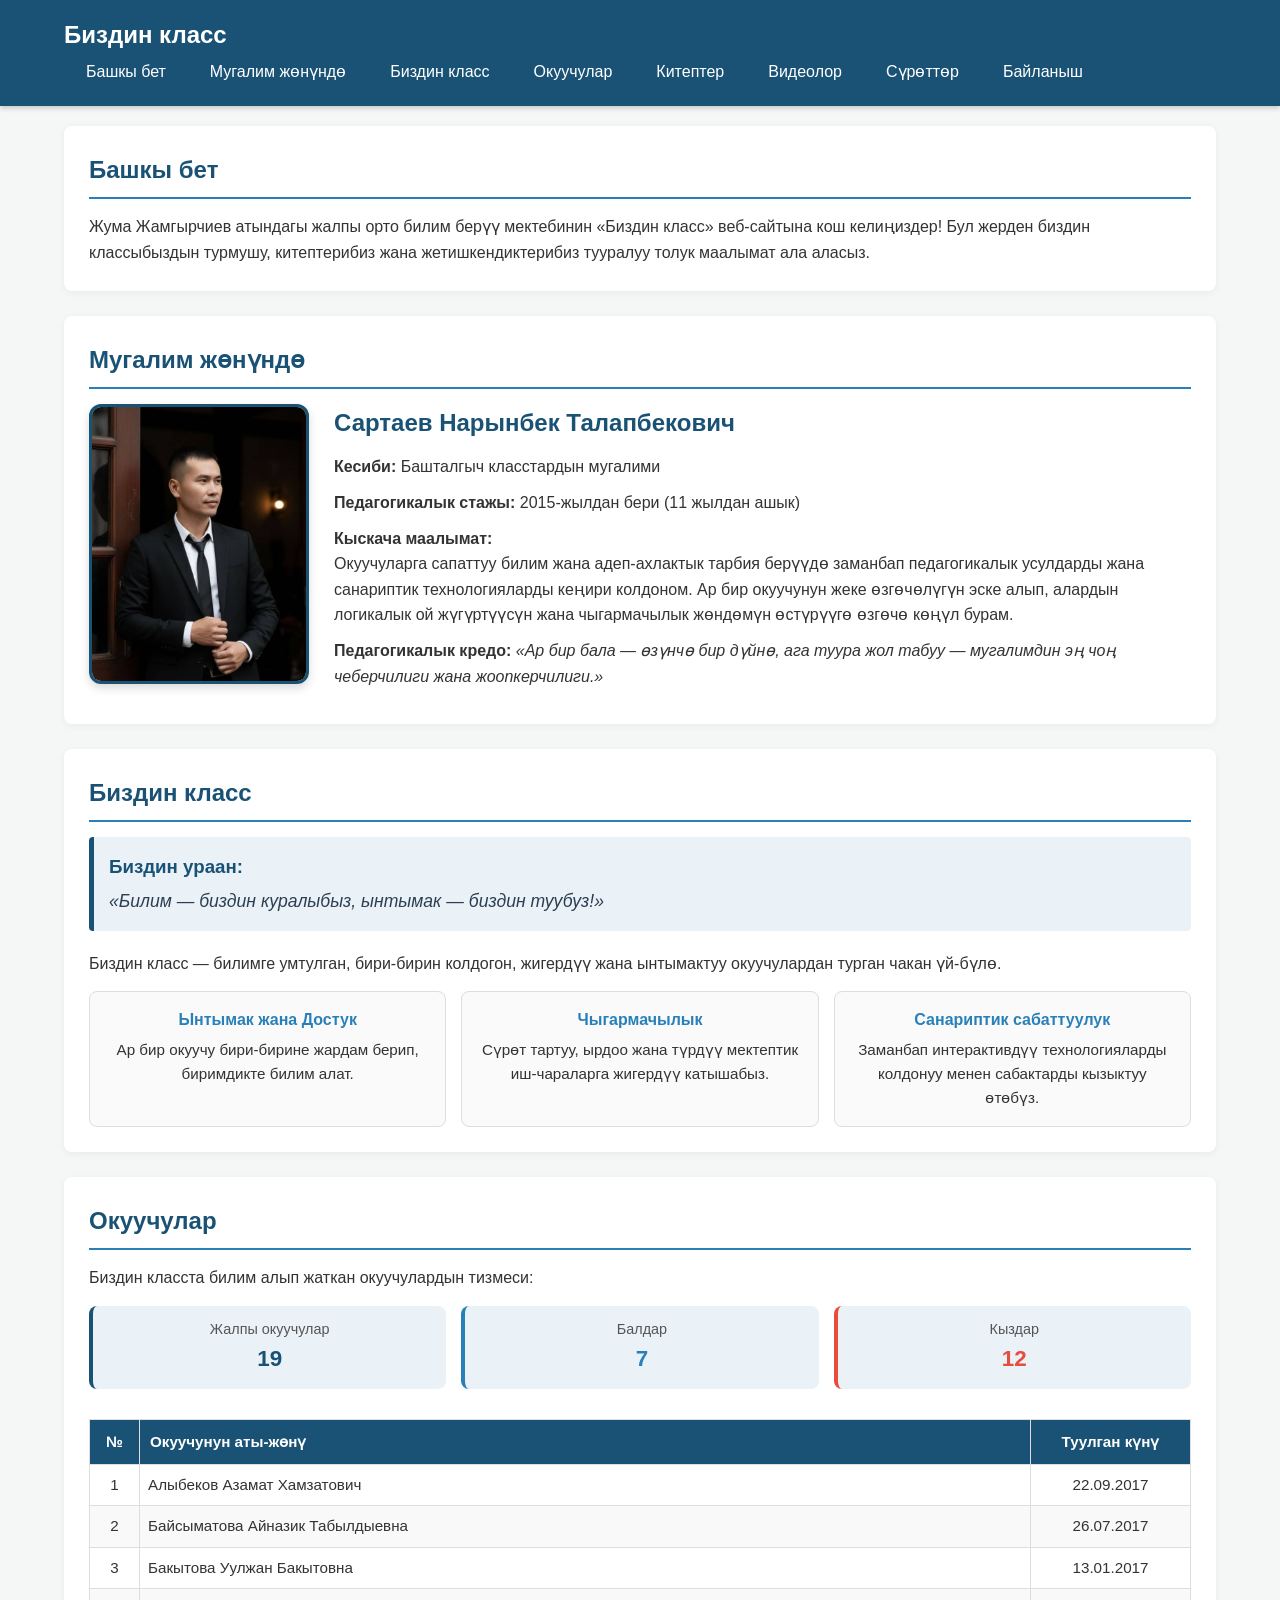
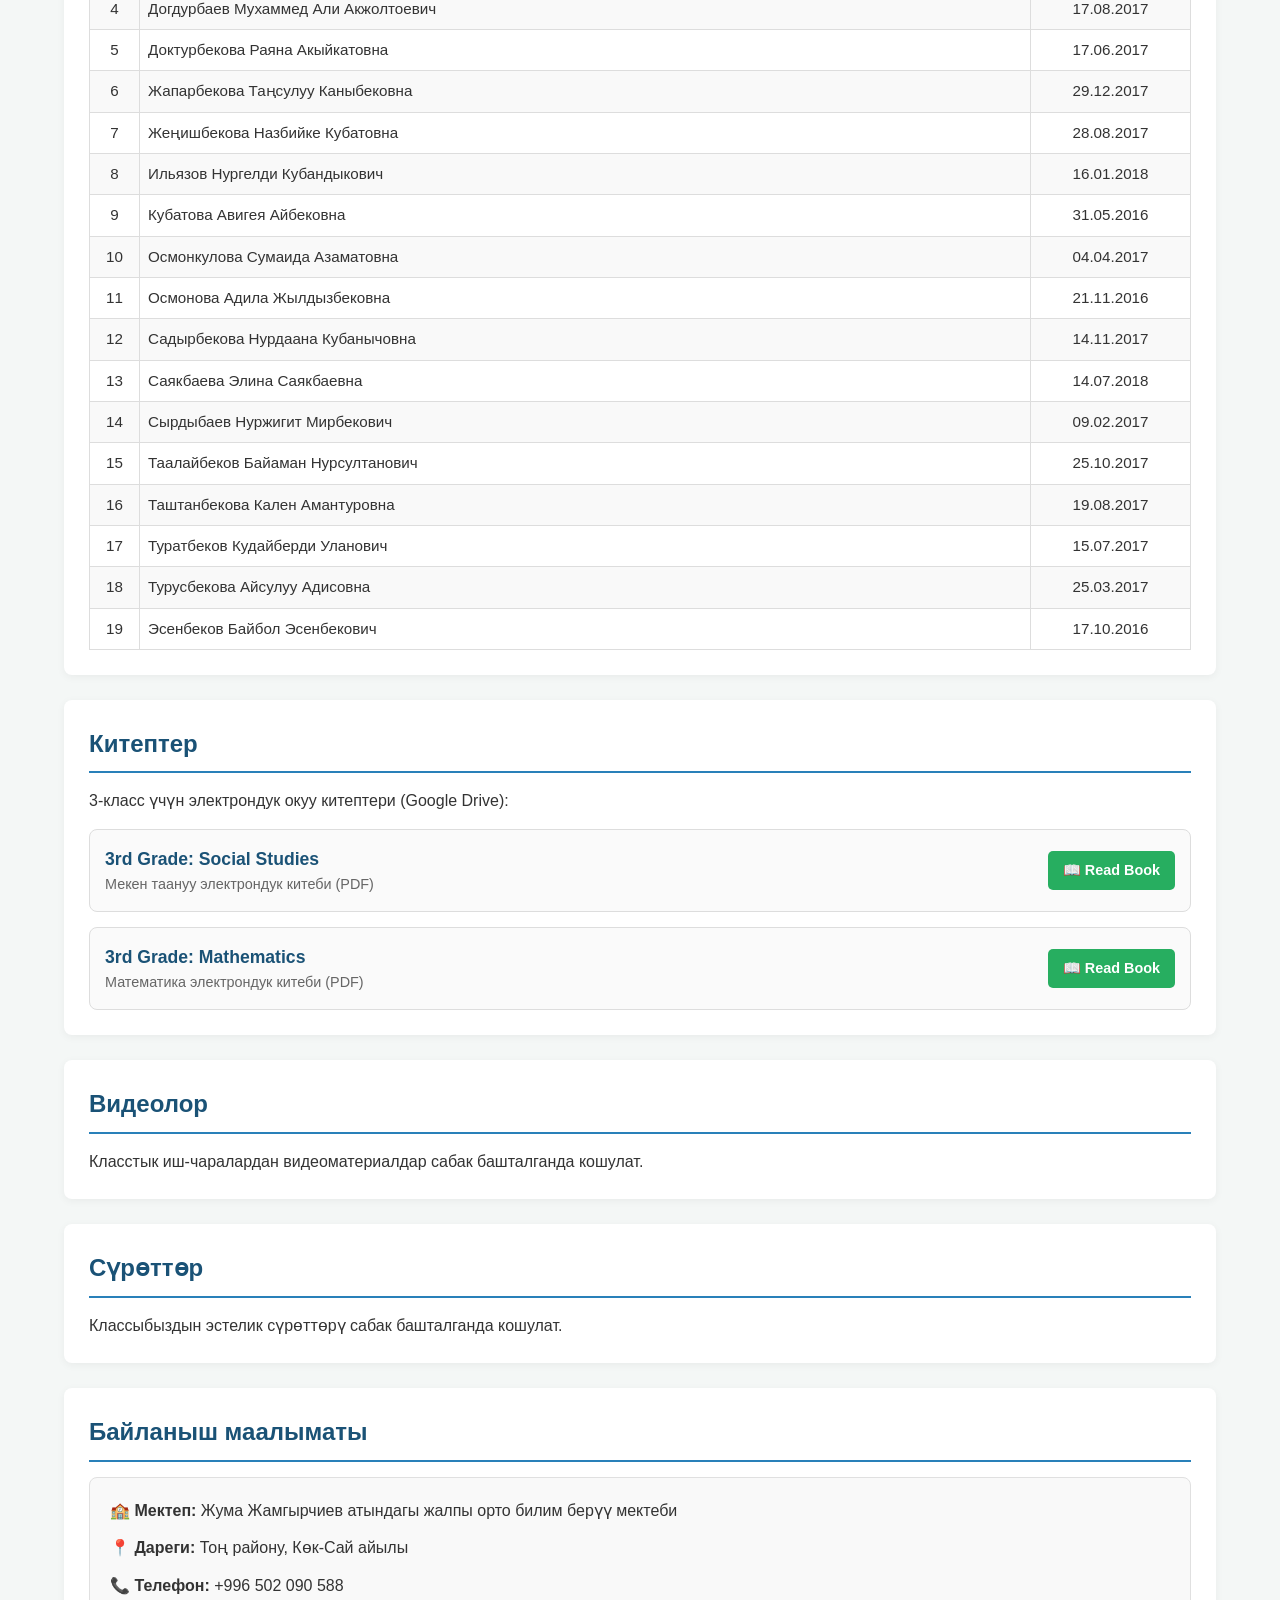
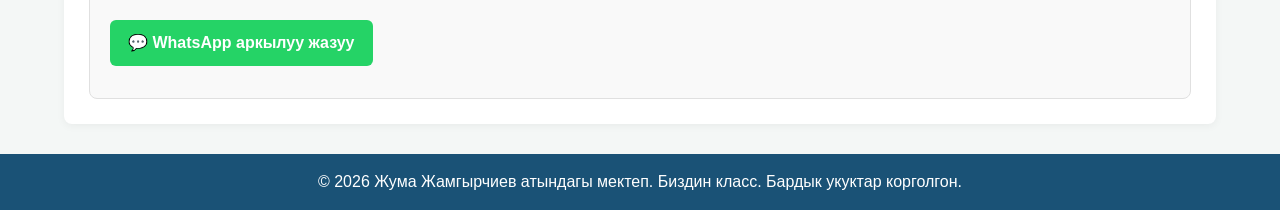
==== index.html @ bdabbebf "Add files via upload" ====
<!DOCTYPE html>
<html lang="ky">
<head>
    <meta charset="UTF-8">
    <meta name="viewport" content="width=device-width, initial-scale=1.0">
    <title>Биздин класс жана Мугалим сайты</title>
    <style>
        * {
            box-sizing: border-box;
            margin: 0;
            padding: 0;
            font-family: 'Segoe UI', Tahoma, Geneva, Verdana, sans-serif;
        }

        body {
            background-color: #f4f7f6;
            color: #333;
            line-height: 1.6;
        }

        header {
            background-color: #1a5276;
            color: white;
            padding: 1rem 0;
            position: sticky;
            top: 0;
            z-index: 1000;
            box-shadow: 0 2px 5px rgba(0,0,0,0.2);
        }

        .header-container {
            width: 90%;
            max-width: 1200px;
            margin: auto;
            display: flex;
            justify-content: space-between;
            align-items: center;
            flex-wrap: wrap;
        }

        .logo {
            font-size: 1.5rem;
            font-weight: bold;
        }

        nav ul {
            display: flex;
            list-style: none;
            flex-wrap: wrap;
        }

        nav ul li {
            margin: 5px 10px;
        }

        nav ul li a {
            color: white;
            text-decoration: none;
            font-weight: 500;
            padding: 6px 12px;
            border-radius: 4px;
            transition: background 0.3s;
        }

        nav ul li a:hover {
            background-color: #2980b9;
        }

        container {
            width: 90%;
            max-width: 1200px;
            margin: 20px auto;
            display: block;
        }

        section {
            background: white;
            padding: 25px;
            margin-bottom: 25px;
            border-radius: 8px;
            box-shadow: 0 2px 8px rgba(0,0,0,0.05);
        }

        h2 {
            color: #1a5276;
            border-bottom: 2px solid #2980b9;
            padding-bottom: 8px;
            margin-bottom: 15px;
        }

        /* Мугалим блогунун жайгашуусу */
        .teacher-profile {
            display: flex;
            gap: 25px;
            align-items: flex-start;
            flex-wrap: wrap;
        }

        .teacher-img-box {
            flex: 0 0 220px;
            text-align: center;
            margin: 0 auto;
        }

        .teacher-img {
            width: 220px;
            height: 280px;
            object-fit: cover;
            border-radius: 12px;
            border: 3px solid #1a5276;
            box-shadow: 0 4px 10px rgba(0,0,0,0.15);
        }

        .teacher-info {
            flex: 1;
            min-width: 280px;
        }

        .teacher-info h3 {
            color: #1a5276;
            margin-bottom: 12px;
            font-size: 1.5rem;
        }

        .teacher-info p {
            margin-bottom: 10px;
        }

        /* Класс бөлүмүнүн стилдери */
        .motto-box {
            background-color: #eaf2f8;
            padding: 15px;
            border-left: 5px solid #1a5276;
            border-radius: 4px;
            margin-bottom: 20px;
        }

        .class-features {
            display: flex;
            gap: 15px;
            flex-wrap: wrap;
            margin-top: 15px;
        }

        .feature-card {
            flex: 1;
            min-width: 200px;
            background: #fafafa;
            border: 1px solid #ddd;
            padding: 15px;
            border-radius: 8px;
            text-align: center;
        }

        /* Китеп карталарынын стили */
        .book-card {
            background: #fafafa;
            border: 1px solid #ddd;
            padding: 15px;
            border-radius: 8px;
            margin-top: 15px;
            display: flex;
            justify-content: space-between;
            align-items: center;
            flex-wrap: wrap;
            gap: 10px;
        }

        .book-btn {
            background-color: #27ae60;
            color: white;
            padding: 8px 15px;
            text-decoration: none;
            border-radius: 5px;
            font-weight: bold;
            font-size: 0.9rem;
            transition: background 0.3s;
        }

        .book-btn:hover {
            background-color: #219150;
        }

        /* Байланыш картасынын стили */
        .contact-card {
            background: #f9f9f9;
            border: 1px solid #e0e0e0;
            padding: 20px;
            border-radius: 8px;
            margin-top: 10px;
        }

        .contact-item {
            margin-bottom: 12px;
            font-size: 1rem;
        }

        .whatsapp-btn {
            display: inline-block;
            background-color: #25d366;
            color: white;
            padding: 10px 18px;
            text-decoration: none;
            border-radius: 6px;
            font-weight: bold;
            margin-top: 10px;
            transition: background 0.3s;
        }

        .whatsapp-btn:hover {
            background-color: #1ebd56;
        }

        footer {
            background-color: #1a5276;
            color: white;
            text-align: center;
            padding: 15px 0;
            margin-top: 30px;
        }
    </style>
</head>
<body>

    <header>
        <div class="header-container">
            <div class="logo">Биздин класс</div>
            <nav>
                <ul>
                    <li><a href="#home">Башкы бет</a></li>
                    <li><a href="#teacher">Мугалим жөнүндө</a></li>
                    <li><a href="#class">Биздин класс</a></li>
                    <li><a href="#students">Окуучулар</a></li>
                    <li><a href="#books">Китептер</a></li>
                    <li><a href="#videos">Видеолор</a></li>
                    <li><a href="#photos">Сүрөттөр</a></li>
                    <li><a href="#contact">Байланыш</a></li>
                </ul>
            </nav>
        </div>
    </header>

    <container>
        <!-- Башкы бет -->
        <section id="home">
            <h2>Башкы бет</h2>
            <p>Жума Жамгырчиев атындагы жалпы орто билим берүү мектебинин «Биздин класс» веб-сайтына кош келиңиздер! Бул жерден биздин классыбыздын турмушу, китептерибиз жана жетишкендиктерибиз тууралуу толук маалымат ала аласыз.</p>
        </section>

        <!-- Мугалим жөнүндө бөлүмү -->
        <section id="teacher">
            <h2>Мугалим жөнүндө</h2>
            <div class="teacher-profile">
                <div class="teacher-img-box">
                    <img src="narynbek.jpg" alt="Сартаев Нарынбек Талапбекович" class="teacher-img">
                </div>
                
                <div class="teacher-info">
                    <h3>Сартаев Нарынбек Талапбекович</h3>
                    <p><strong>Кесиби:</strong> Башталгыч класстардын мугалими</p>
                    <p><strong>Педагогикалык стажы:</strong> 2015-жылдан бери (11 жылдан ашык)</p>
                    <p><strong>Кыскача маалымат:</strong><br>
                    Окуучуларга сапаттуу билим жана адеп-ахлактык тарбия берүүдө заманбап педагогикалык усулдарды жана санариптик технологияларды кеңири колдоном. Ар бир окуучунун жеке өзгөчөлүгүн эске алып, алардын логикалык ой жүгүртүүсүн жана чыгармачылык жөндөмүн өстүрүүгө өзгөчө көңүл бурам.</p>
                    <p><strong>Педагогикалык кредо:</strong> <em>«Ар бир бала — өзүнчө бир дүйнө, ага туура жол табуу — мугалимдин эң чоң чеберчилиги жана жоопкерчилиги.»</em></p>
                </div>
            </div>
        </section>

        <!-- Биздин класс -->
        <section id="class">
            <h2>Биздин класс</h2>
            
            <div class="motto-box">
                <h3 style="color: #1a5276; margin-bottom: 5px;">Биздин ураан:</h3>
                <p style="font-style: italic; font-size: 1.1rem; color: #2c3e50;">
                    «Билим — биздин куралыбыз, ынтымак — биздин туубуз!»
                </p>
            </div>

            <p style="margin-bottom: 15px;">
                Биздин класс — билимге умтулган, бири-бирин колдогон, жигердүү жана ынтымактуу окуучулардан турган чакан үй-бүлө.
            </p>

            <div class="class-features">
                <div class="feature-card">
                    <h4 style="color: #2980b9;">Ынтымак жана Достук</h4>
                    <p style="font-size: 0.95rem; margin-top: 5px;">Ар бир окуучу бири-бирине жардам берип, биримдикте билим алат.</p>
                </div>
                <div class="feature-card">
                    <h4 style="color: #2980b9;">Чыгармачылык</h4>
                    <p style="font-size: 0.95rem; margin-top: 5px;">Сүрөт тартуу, ырдоо жана түрдүү мектептик иш-чараларга жигердүү катышабыз.</p>
                </div>
                <div class="feature-card">
                    <h4 style="color: #2980b9;">Санариптик сабаттуулук</h4>
                    <p style="font-size: 0.95rem; margin-top: 5px;">Заманбап интерактивдүү технологияларды колдонуу менен сабактарды кызыктуу өтөбүз.</p>
                </div>
            </div>
        </section>

        <!-- Окуучулар -->
        <section id="students">
            <h2>Окуучулар</h2>
            <p style="margin-bottom: 15px;">Биздин класста билим алып жаткан окуучулардын тизмеси:</p>

            <!-- Статистика -->
            <div style="display: flex; gap: 15px; margin-bottom: 20px; flex-wrap: wrap;">
                <div style="background: #eaf2f8; padding: 12px 20px; border-radius: 8px; flex: 1; min-width: 150px; text-align: center; border-left: 4px solid #1a5276;">
                    <div style="color: #555; font-size: 0.9rem;">Жалпы окуучулар</div>
                    <strong style="color: #1a5276; font-size: 1.4rem;">19</strong>
                </div>
                <div style="background: #eaf2f8; padding: 12px 20px; border-radius: 8px; flex: 1; min-width: 150px; text-align: center; border-left: 4px solid #2980b9;">
                    <div style="color: #555; font-size: 0.9rem;">Балдар</div>
                    <strong style="color: #2980b9; font-size: 1.4rem;">7</strong>
                </div>
                <div style="background: #eaf2f8; padding: 12px 20px; border-radius: 8px; flex: 1; min-width: 150px; text-align: center; border-left: 4px solid #e74c3c;">
                    <div style="color: #555; font-size: 0.9rem;">Кыздар</div>
                    <strong style="color: #e74c3c; font-size: 1.4rem;">12</strong>
                </div>
            </div>

            <!-- Таблица -->
            <div style="overflow-x: auto;">
                <table style="width: 100%; border-collapse: collapse; margin-top: 10px; font-size: 0.95rem;">
                    <thead>
                        <tr style="background-color: #1a5276; color: white;">
                            <th style="padding: 10px; border: 1px solid #ddd; width: 50px; text-align: center;">№</th>
                            <th style="padding: 10px; border: 1px solid #ddd; text-align: left;">Окуучунун аты-жөнү</th>
                            <th style="padding: 10px; border: 1px solid #ddd; text-align: center; width: 160px;">Туулган күнү</th>
                        </tr>
                    </thead>
                    <tbody>
                        <tr>
                            <td style="padding: 8px; border: 1px solid #ddd; text-align: center;">1</td>
                            <td style="padding: 8px; border: 1px solid #ddd;">Алыбеков Азамат Хамзатович</td>
                            <td style="padding: 8px; border: 1px solid #ddd; text-align: center;">22.09.2017</td>
                        </tr>
                        <tr style="background-color: #f9f9f9;">
                            <td style="padding: 8px; border: 1px solid #ddd; text-align: center;">2</td>
                            <td style="padding: 8px; border: 1px solid #ddd;">Байсыматова Айназик Табылдыевна</td>
                            <td style="padding: 8px; border: 1px solid #ddd; text-align: center;">26.07.2017</td>
                        </tr>
                        <tr>
                            <td style="padding: 8px; border: 1px solid #ddd; text-align: center;">3</td>
                            <td style="padding: 8px; border: 1px solid #ddd;">Бакытова Уулжан Бакытовна</td>
                            <td style="padding: 8px; border: 1px solid #ddd; text-align: center;">13.01.2017</td>
                        </tr>
                        <tr style="background-color: #f9f9f9;">
                            <td style="padding: 8px; border: 1px solid #ddd; text-align: center;">4</td>
                            <td style="padding: 8px; border: 1px solid #ddd;">Догдурбаев Мухаммед Али Акжолтоевич</td>
                            <td style="padding: 8px; border: 1px solid #ddd; text-align: center;">17.08.2017</td>
                        </tr>
                        <tr>
                            <td style="padding: 8px; border: 1px solid #ddd; text-align: center;">5</td>
                            <td style="padding: 8px; border: 1px solid #ddd;">Доктурбекова Раяна Акыйкатовна</td>
                            <td style="padding: 8px; border: 1px solid #ddd; text-align: center;">17.06.2017</td>
                        </tr>
                        <tr style="background-color: #f9f9f9;">
                            <td style="padding: 8px; border: 1px solid #ddd; text-align: center;">6</td>
                            <td style="padding: 8px; border: 1px solid #ddd;">Жапарбекова Таңсулуу Каныбековна</td>
                            <td style="padding: 8px; border: 1px solid #ddd; text-align: center;">29.12.2017</td>
                        </tr>
                        <tr>
                            <td style="padding: 8px; border: 1px solid #ddd; text-align: center;">7</td>
                            <td style="padding: 8px; border: 1px solid #ddd;">Жеңишбекова Назбийке Кубатовна</td>
                            <td style="padding: 8px; border: 1px solid #ddd; text-align: center;">28.08.2017</td>
                        </tr>
                        <tr style="background-color: #f9f9f9;">
                            <td style="padding: 8px; border: 1px solid #ddd; text-align: center;">8</td>
                            <td style="padding: 8px; border: 1px solid #ddd;">Ильязов Нургелди Кубандыкович</td>
                            <td style="padding: 8px; border: 1px solid #ddd; text-align: center;">16.01.2018</td>
                        </tr>
                        <tr>
                            <td style="padding: 8px; border: 1px solid #ddd; text-align: center;">9</td>
                            <td style="padding: 8px; border: 1px solid #ddd;">Кубатова Авигея Айбековна</td>
                            <td style="padding: 8px; border: 1px solid #ddd; text-align: center;">31.05.2016</td>
                        </tr>
                        <tr style="background-color: #f9f9f9;">
                            <td style="padding: 8px; border: 1px solid #ddd; text-align: center;">10</td>
                            <td style="padding: 8px; border: 1px solid #ddd;">Осмонкулова Сумаида Азаматовна</td>
                            <td style="padding: 8px; border: 1px solid #ddd; text-align: center;">04.04.2017</td>
                        </tr>
                        <tr>
                            <td style="padding: 8px; border: 1px solid #ddd; text-align: center;">11</td>
                            <td style="padding: 8px; border: 1px solid #ddd;">Осмонова Адила Жылдызбековна</td>
                            <td style="padding: 8px; border: 1px solid #ddd; text-align: center;">21.11.2016</td>
                        </tr>
                        <tr style="background-color: #f9f9f9;">
                            <td style="padding: 8px; border: 1px solid #ddd; text-align: center;">12</td>
                            <td style="padding: 8px; border: 1px solid #ddd;">Садырбекова Нурдаана Кубанычовна</td>
                            <td style="padding: 8px; border: 1px solid #ddd; text-align: center;">14.11.2017</td>
                        </tr>
                        <tr>
                            <td style="padding: 8px; border: 1px solid #ddd; text-align: center;">13</td>
                            <td style="padding: 8px; border: 1px solid #ddd;">Саякбаева Элина Саякбаевна</td>
                            <td style="padding: 8px; border: 1px solid #ddd; text-align: center;">14.07.2018</td>
                        </tr>
                        <tr style="background-color: #f9f9f9;">
                            <td style="padding: 8px; border: 1px solid #ddd; text-align: center;">14</td>
                            <td style="padding: 8px; border: 1px solid #ddd;">Сырдыбаев Нуржигит Мирбекович</td>
                            <td style="padding: 8px; border: 1px solid #ddd; text-align: center;">09.02.2017</td>
                        </tr>
                        <tr>
                            <td style="padding: 8px; border: 1px solid #ddd; text-align: center;">15</td>
                            <td style="padding: 8px; border: 1px solid #ddd;">Таалайбеков Байаман Нурсултанович</td>
                            <td style="padding: 8px; border: 1px solid #ddd; text-align: center;">25.10.2017</td>
                        </tr>
                        <tr style="background-color: #f9f9f9;">
                            <td style="padding: 8px; border: 1px solid #ddd; text-align: center;">16</td>
                            <td style="padding: 8px; border: 1px solid #ddd;">Таштанбекова Кален Амантуровна</td>
                            <td style="padding: 8px; border: 1px solid #ddd; text-align: center;">19.08.2017</td>
                        </tr>
                        <tr>
                            <td style="padding: 8px; border: 1px solid #ddd; text-align: center;">17</td>
                            <td style="padding: 8px; border: 1px solid #ddd;">Туратбеков Кудайберди Уланович</td>
                            <td style="padding: 8px; border: 1px solid #ddd; text-align: center;">15.07.2017</td>
                        </tr>
                        <tr style="background-color: #f9f9f9;">
                            <td style="padding: 8px; border: 1px solid #ddd; text-align: center;">18</td>
                            <td style="padding: 8px; border: 1px solid #ddd;">Турусбекова Айсулуу Адисовна</td>
                            <td style="padding: 8px; border: 1px solid #ddd; text-align: center;">25.03.2017</td>
                        </tr>
                        <tr>
                            <td style="padding: 8px; border: 1px solid #ddd; text-align: center;">19</td>
                            <td style="padding: 8px; border: 1px solid #ddd;">Эсенбеков Байбол Эсенбекович</td>
                            <td style="padding: 8px; border: 1px solid #ddd; text-align: center;">17.10.2016</td>
                        </tr>
                    </tbody>
                </table>
            </div>
        </section>

        <!-- Электрондук Китептер -->
        <section id="books">
            <h2>Китептер</h2>
            <p>3-класс үчүн электрондук окуу китептери (Google Drive):</p>

            <!-- 1-китеп: Мекен таануу -->
            <div class="book-card">
                <div>
                    <h3 style="color: #1a5276; font-size: 1.1rem;">3rd Grade: Social Studies</h3>
                    <p style="font-size: 0.9rem; color: #666;">Мекен таануу электрондук китеби (PDF)</p>
                </div>
                <a href="https://clck.ru/3UpNto" target="_blank" class="book-btn">📖 Read Book</a>
            </div>

            <!-- 2-китеп: Математика -->
            <div class="book-card">
                <div>
                    <h3 style="color: #1a5276; font-size: 1.1rem;">3rd Grade: Mathematics</h3>
                    <p style="font-size: 0.9rem; color: #666;">Математика электрондук китеби (PDF)</p>
                </div>
                <a href="https://clck.ru/3UpNto" target="_blank" class="book-btn">📖 Read Book</a>
            </div>
        </section>

        <!-- Видеолор -->
        <section id="videos">
            <h2>Видеолор</h2>
            <p>Класстык иш-чаралардан видеоматериалдар сабак башталганда кошулат.</p>
        </section>

        <!-- Сүрөттөр -->
        <section id="photos">
            <h2>Сүрөттөр</h2>
            <p>Классыбыздын эстелик сүрөттөрү сабак башталганда кошулат.</p>
        </section>

        <!-- Байланыш маалыматы -->
        <section id="contact">
            <h2>Байланыш маалыматы</h2>
            <div class="contact-card">
                <div class="contact-item">
                    <strong>🏫 Мектеп:</strong> Жума Жамгырчиев атындагы жалпы орто билим берүү мектеби
                </div>
                <div class="contact-item">
                    <strong>📍 Дареги:</strong> Тоң району, Көк-Сай айылы
                </div>
                <div class="contact-item">
                    <strong>📞 Телефон:</strong> +996 502 090 588
                </div>
                <div class="contact-item">
                    <a href="https://wa.me/996502090588" target="_blank" class="whatsapp-btn">
                        💬 WhatsApp аркылуу жазуу
                    </a>
                </div>
            </div>
        </section>
    </container>

    <footer>
        <p>&copy; 2026 Жума Жамгырчиев атындагы мектеп. Биздин класс. Бардык укуктар корголгон.</p>
    </footer>

</body>
</html>
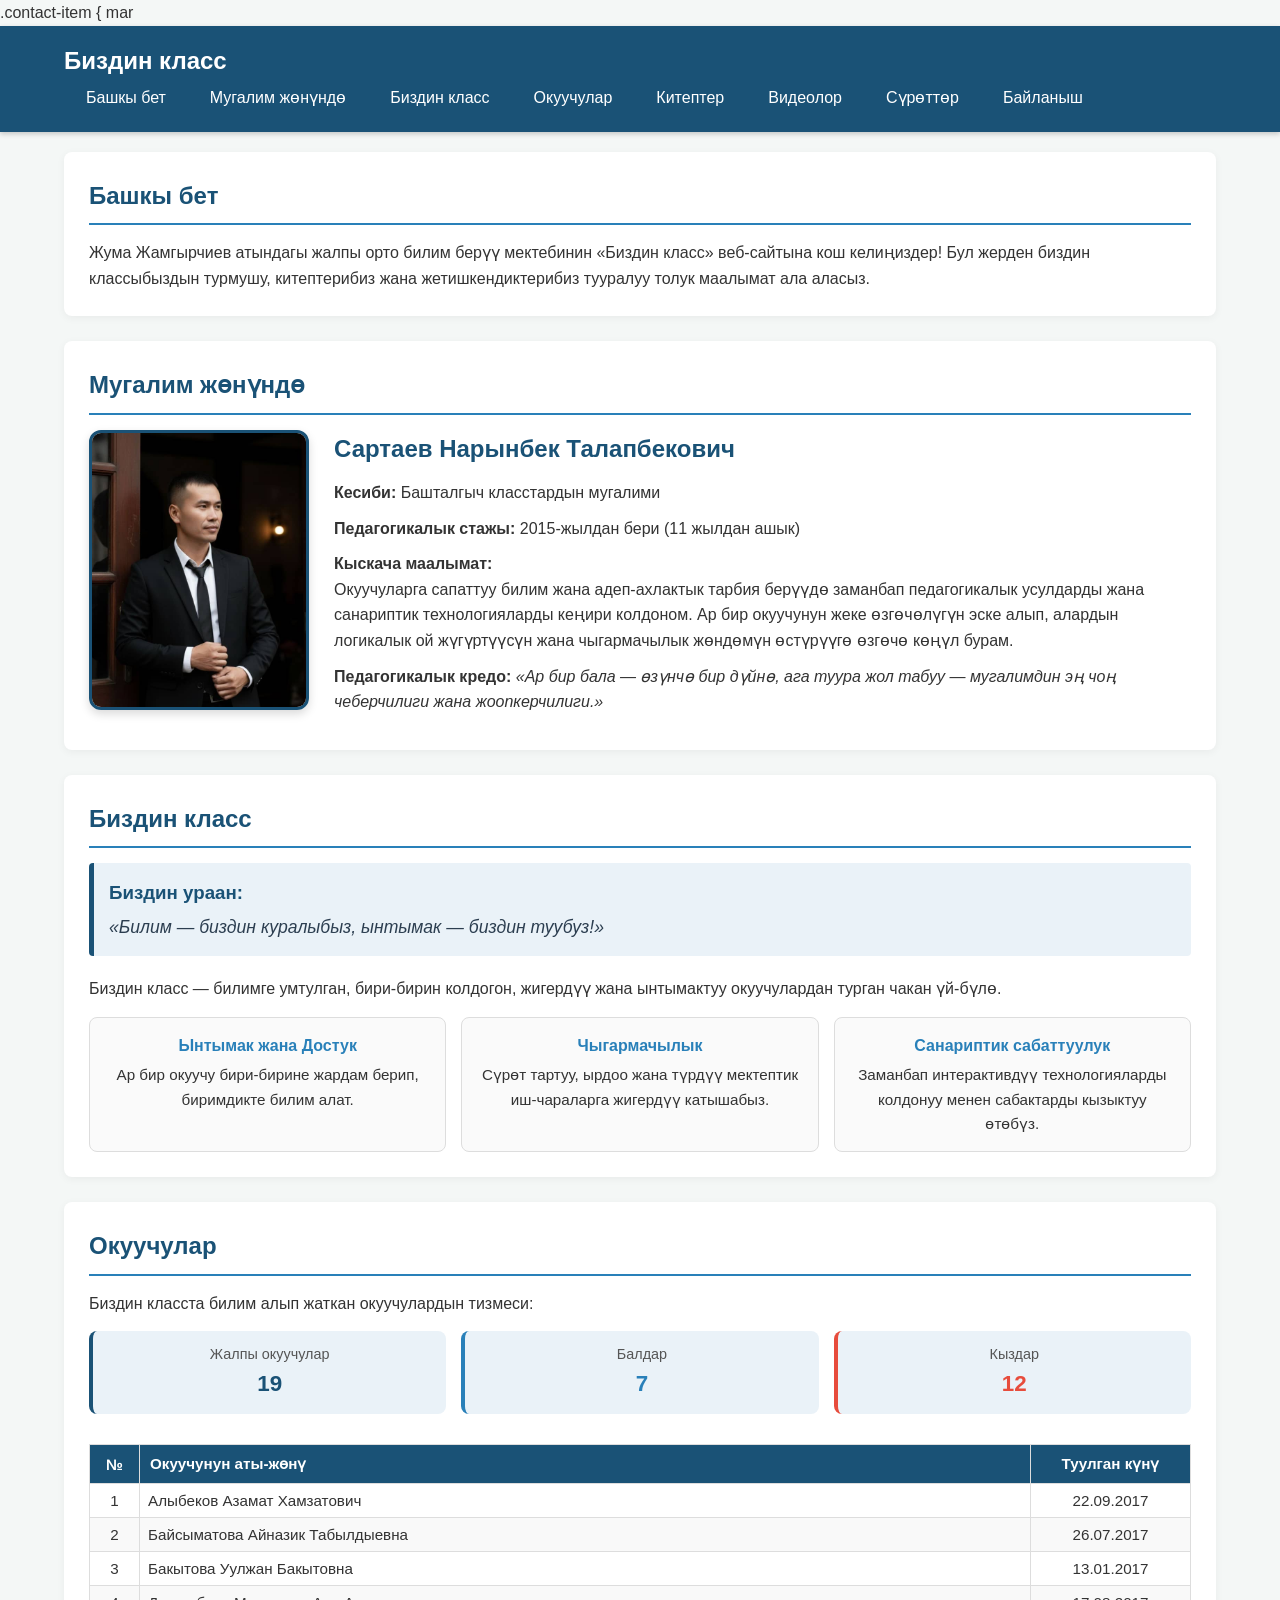
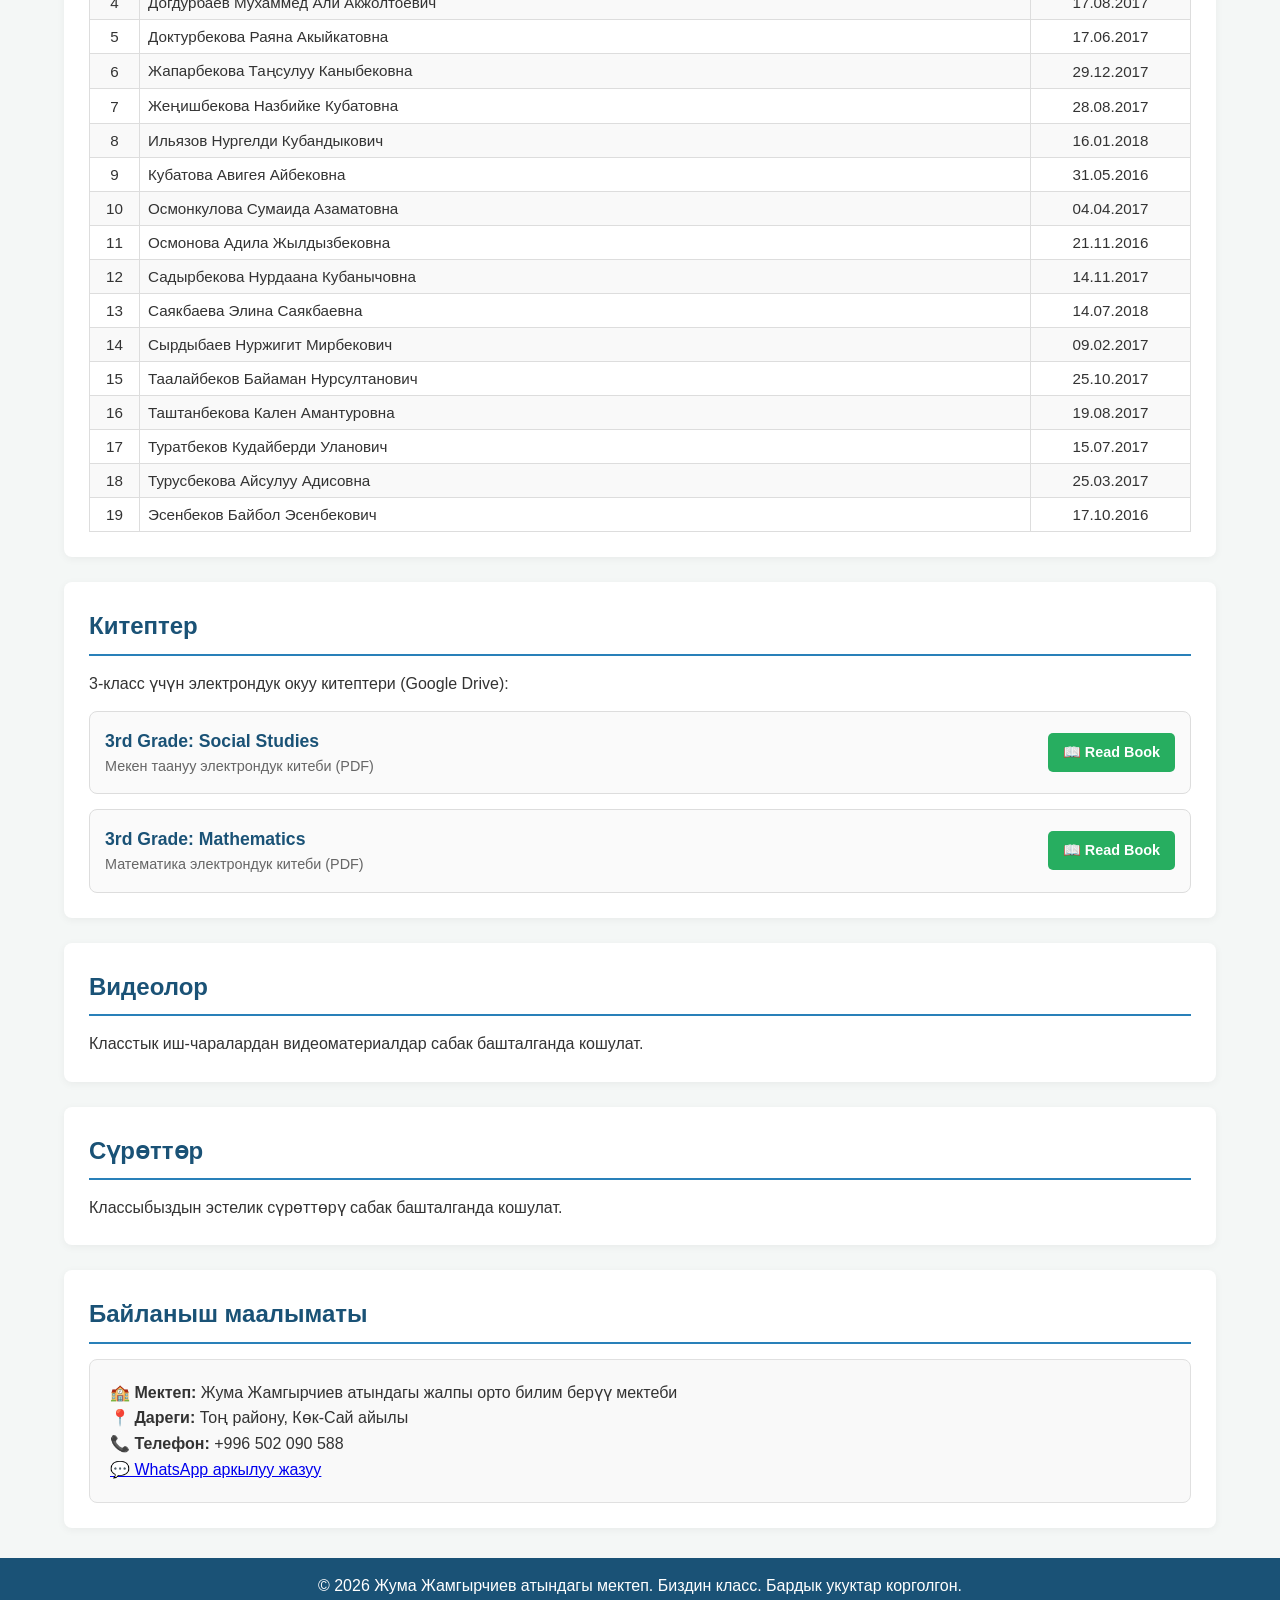
==== commit 43a0f176: "Update index.html" ====
--- a/index.html
+++ b/index.html
@@ -1,4 +1,6 @@
-<!DOCTYPE html>
+
+        .contact-item {
+            mar<!DOCTYPE html>
 <html lang="ky">
 <head>
     <meta charset="UTF-8">
@@ -189,9 +191,7 @@
             border-radius: 8px;
             margin-top: 10px;
         }
-
-        .contact-item {
-            margin-bottom: 12px;
+gin-bottom: 12px;
             font-size: 1rem;
         }
 
@@ -492,4 +492,4 @@
     </footer>
 
 </body>
-</html>+</html>
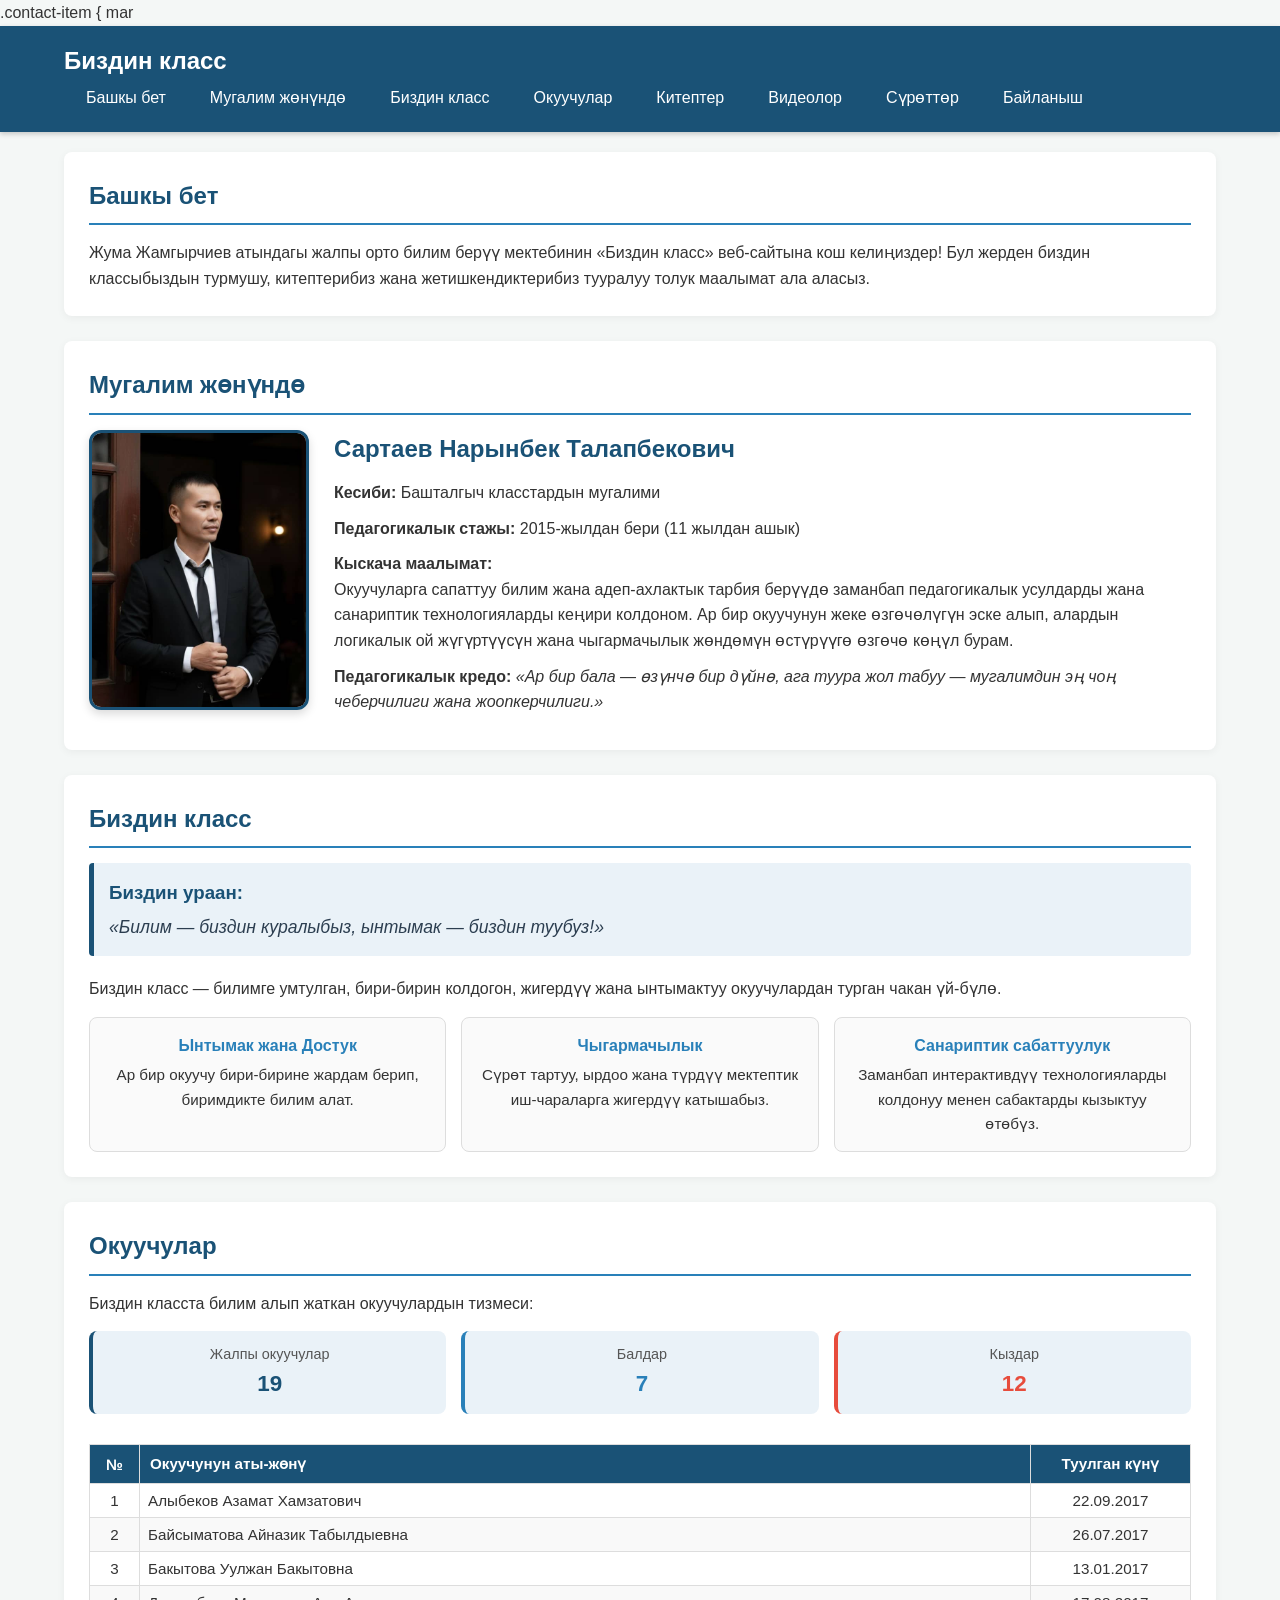
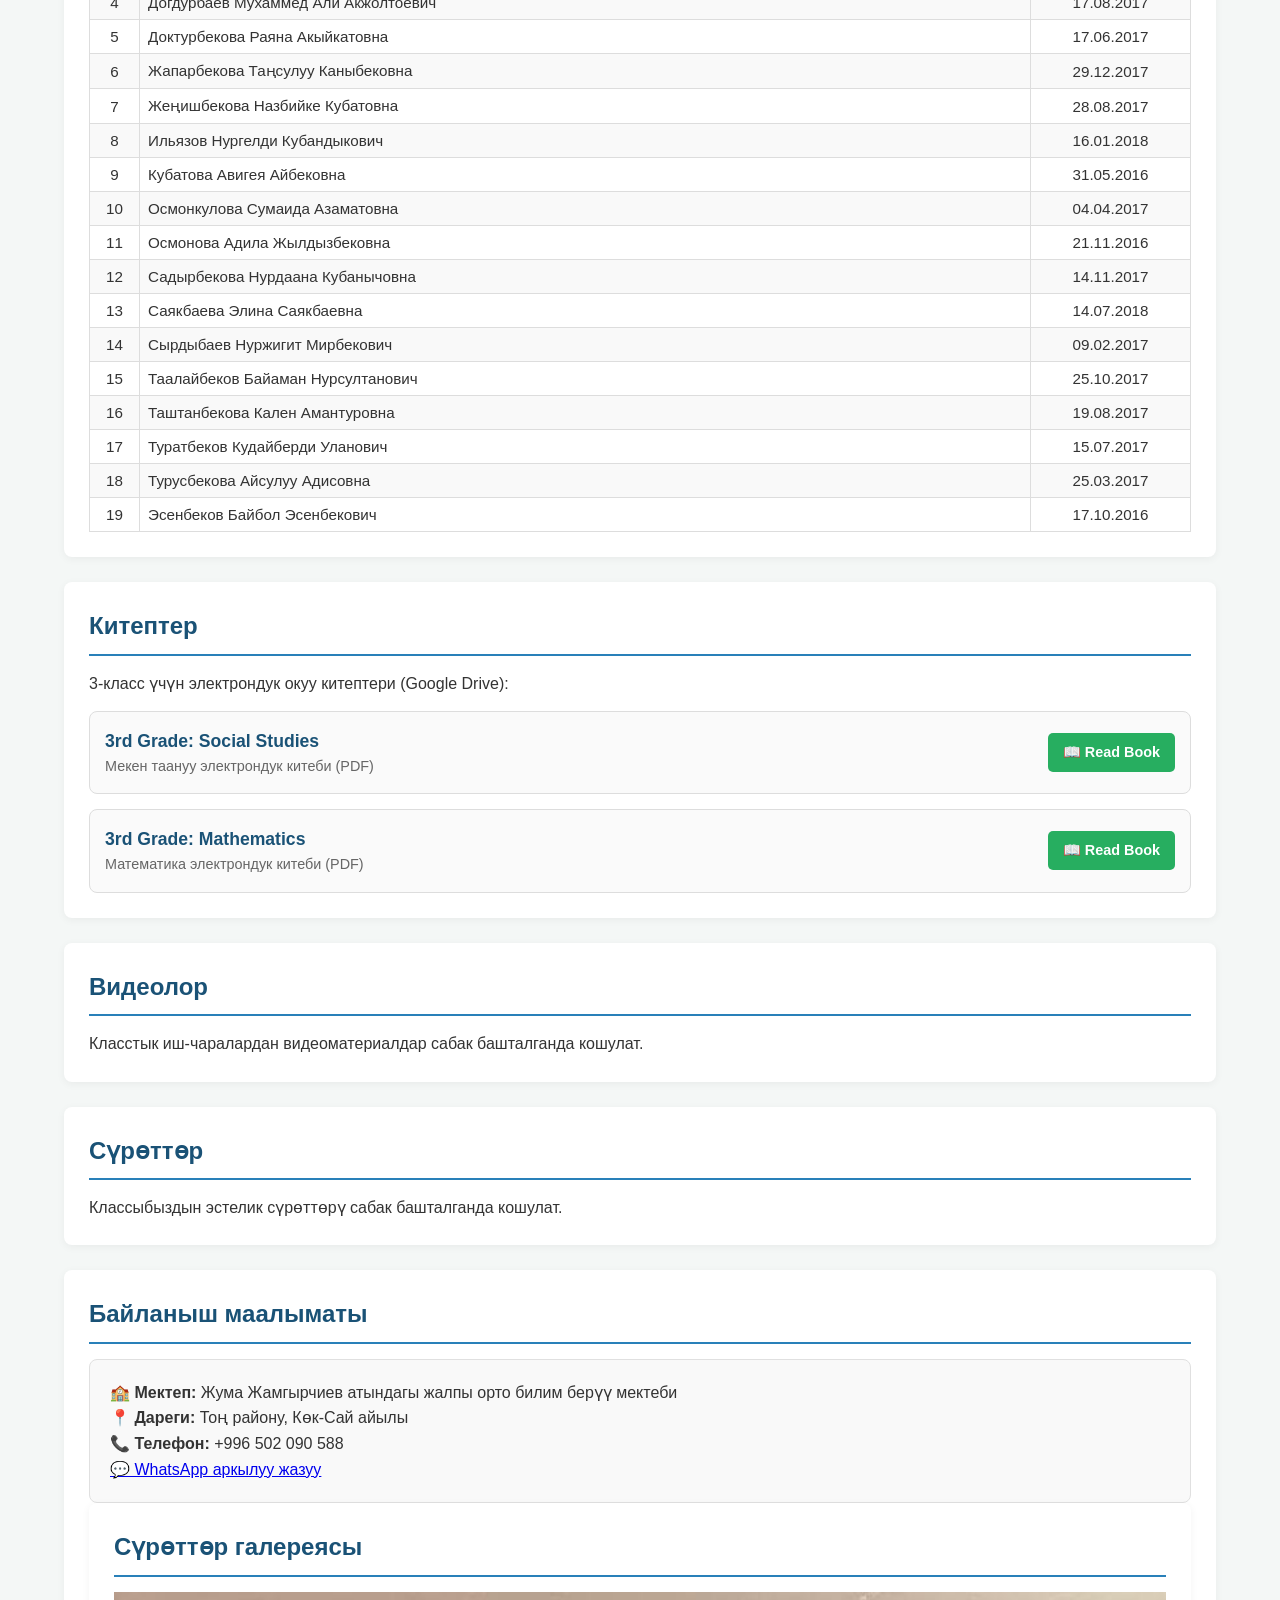
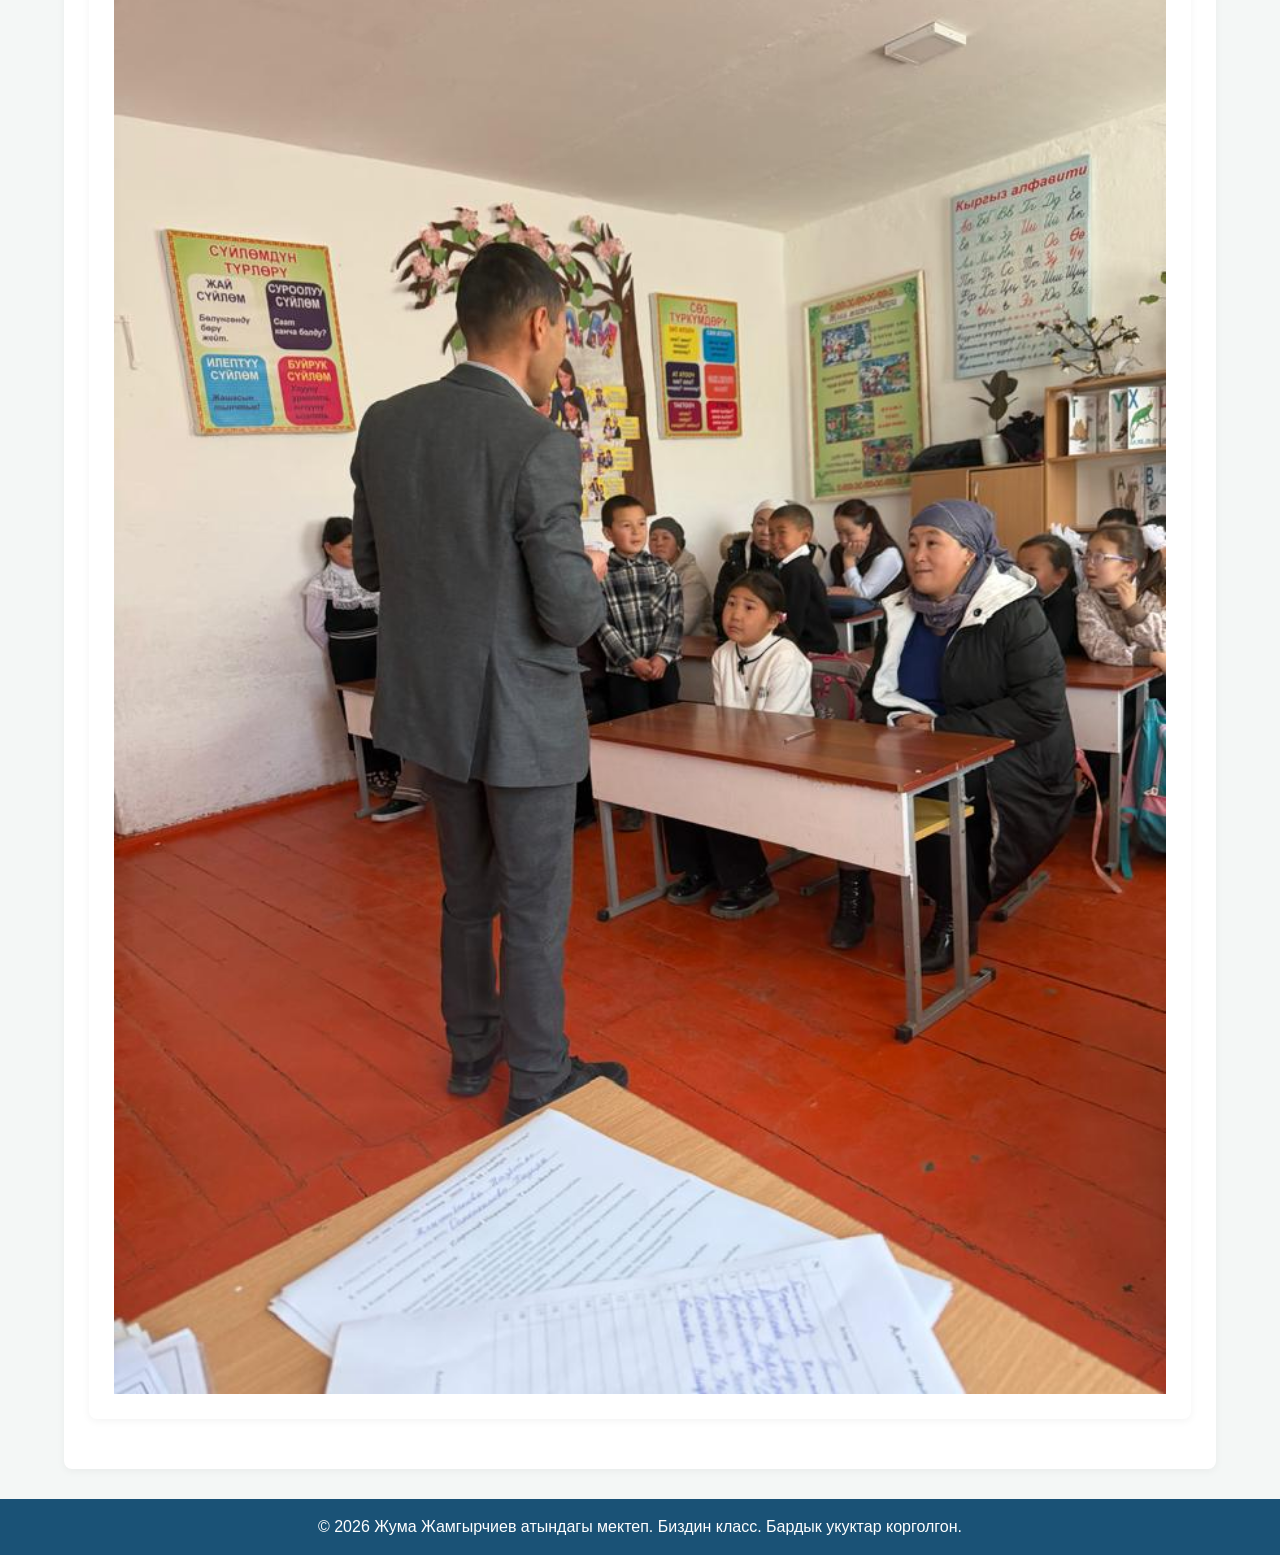
==== commit 47614ebc: "Update index.html" ====
--- a/index.html
+++ b/index.html
@@ -484,6 +484,10 @@
                     </a>
                 </div>
             </div>
+<section id="photos">
+    <h2>Сүрөттөр галереясы</h2>
+    <img src="sabak.jpg" alt="Сабак процесси" width="100%">
+</section>
         </section>
     </container>
 
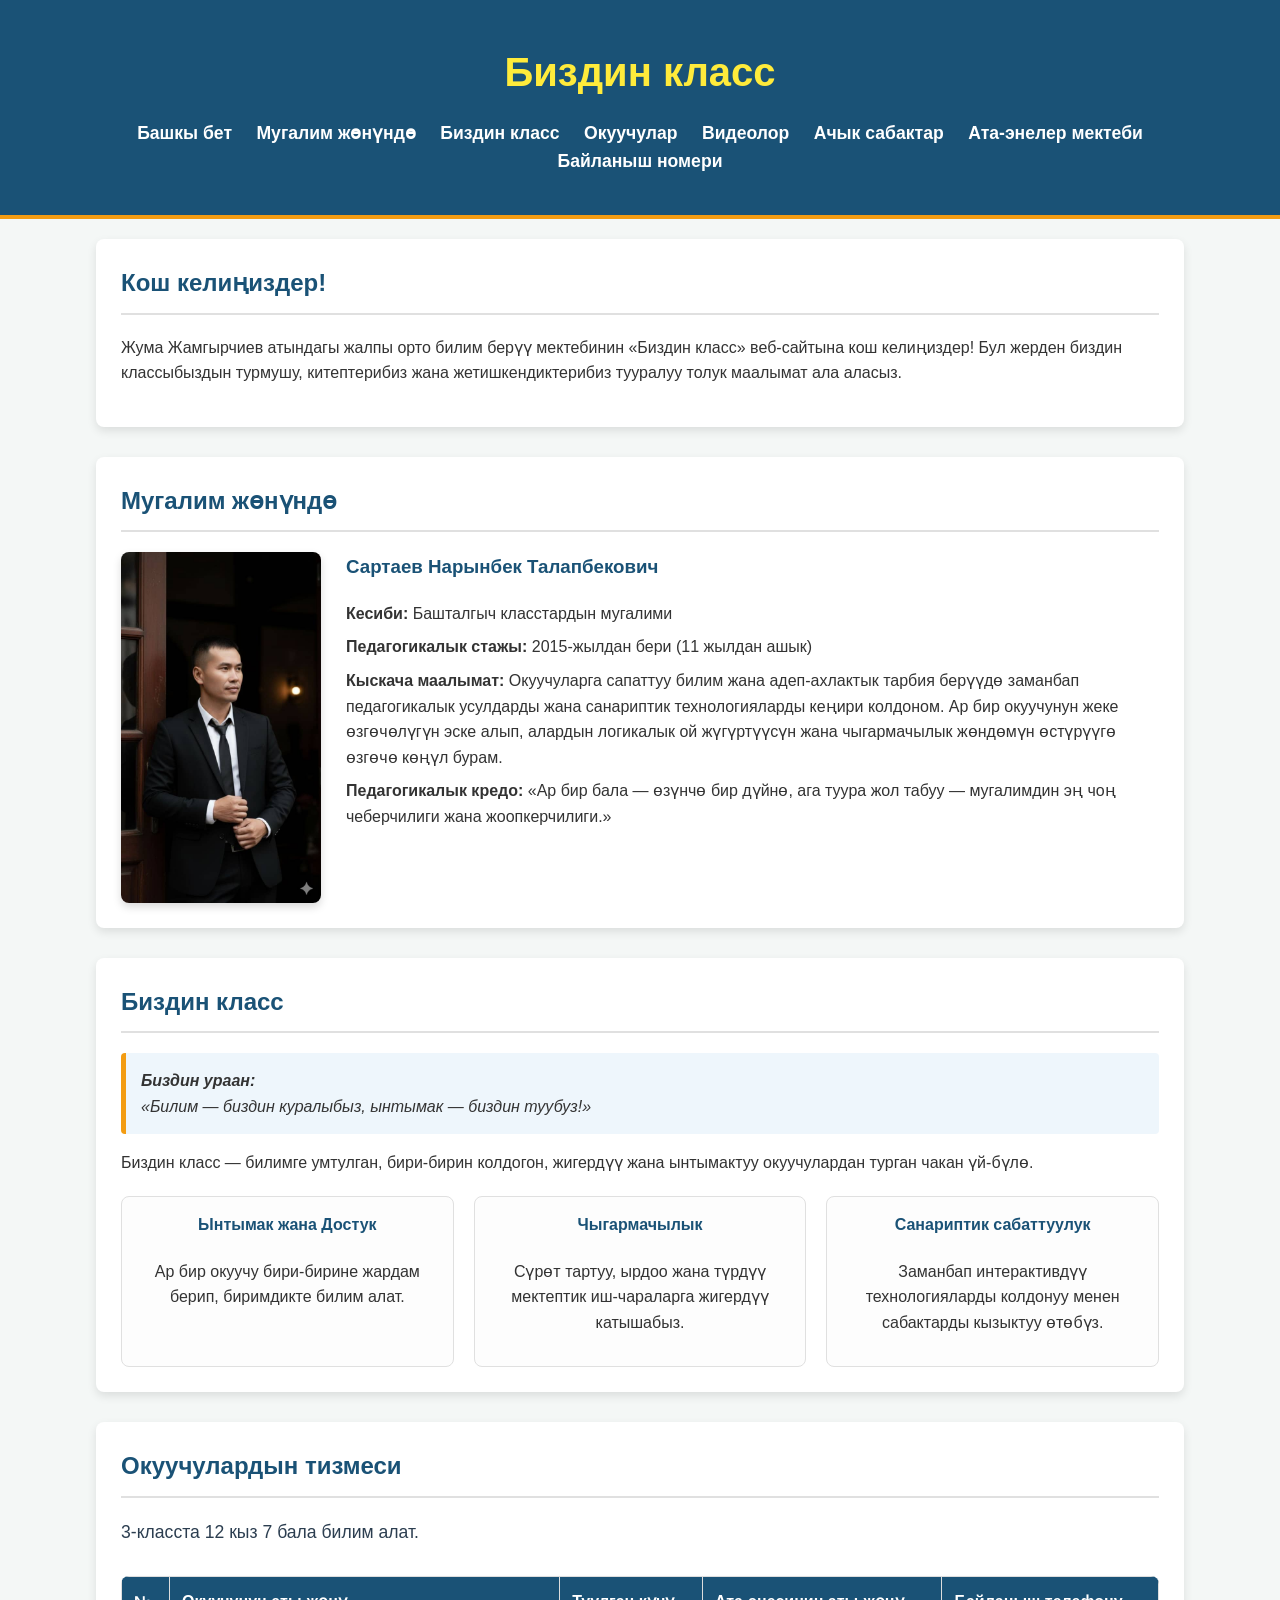
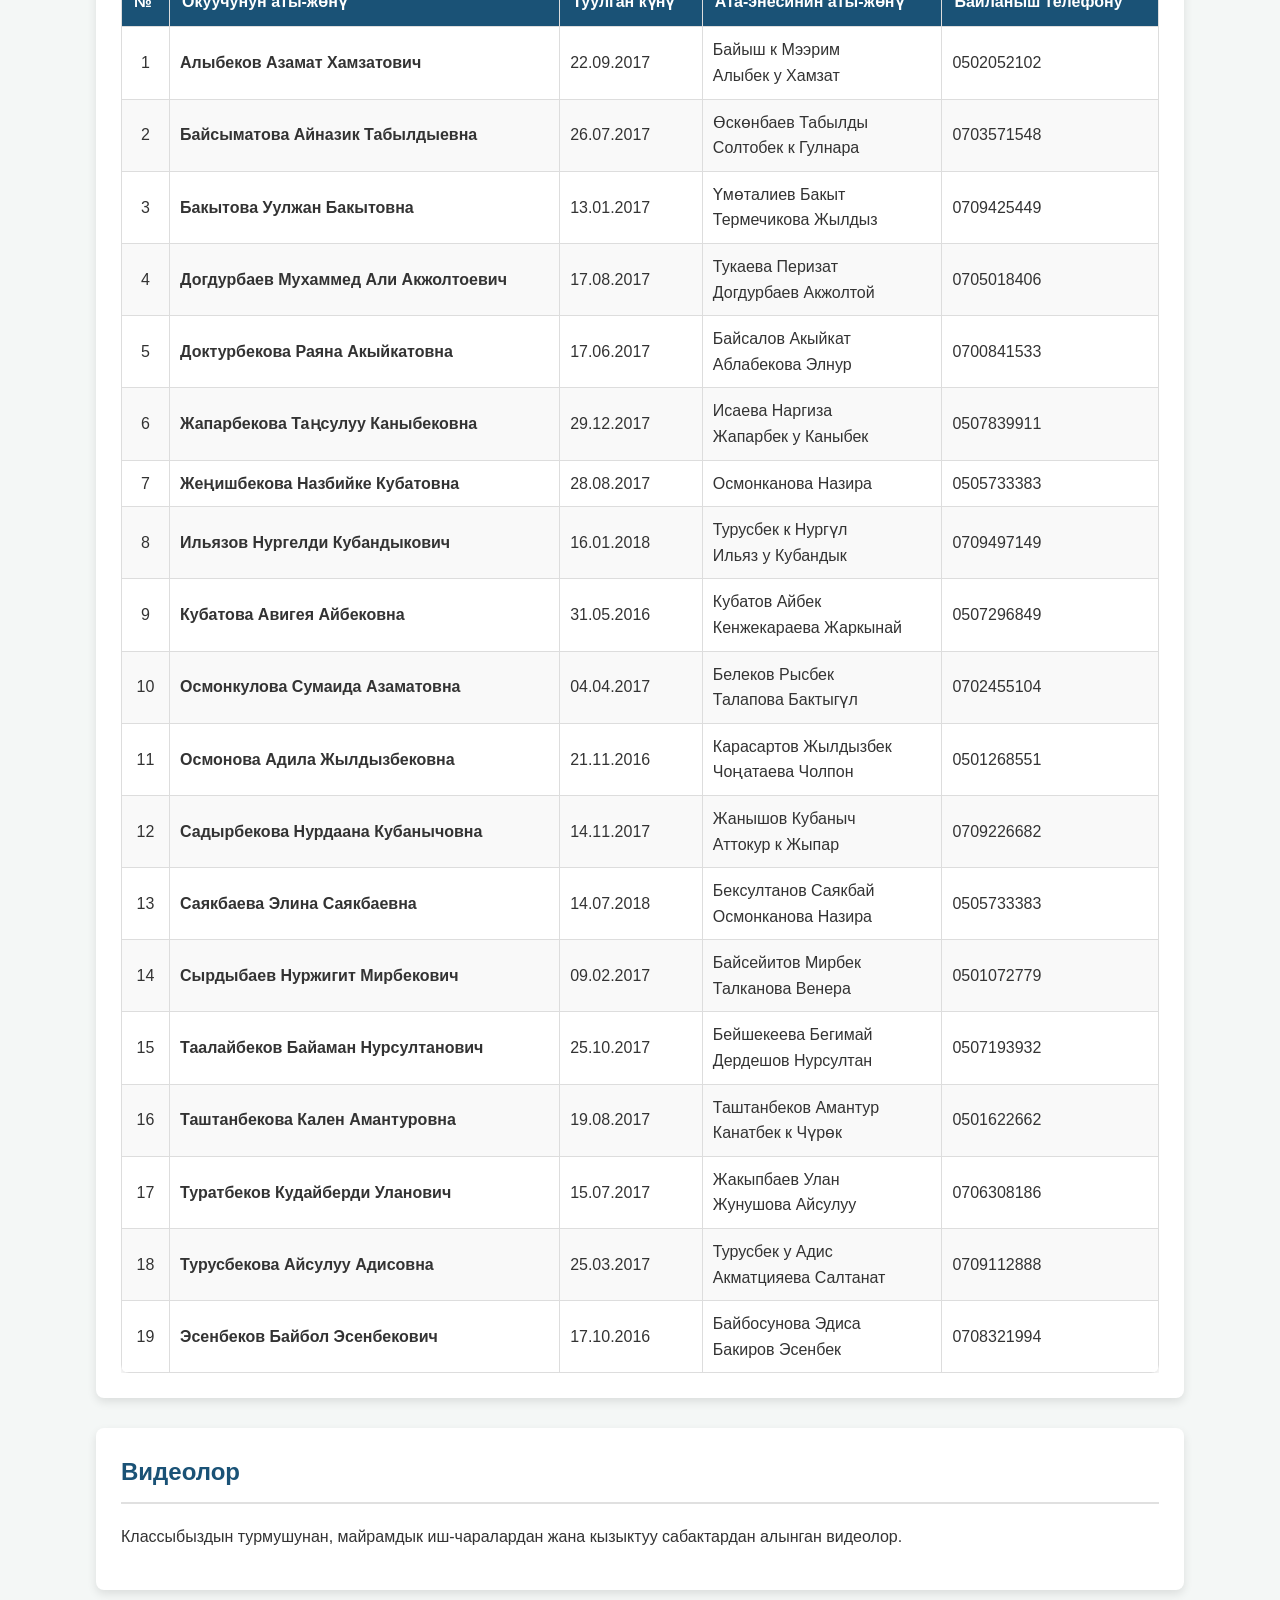
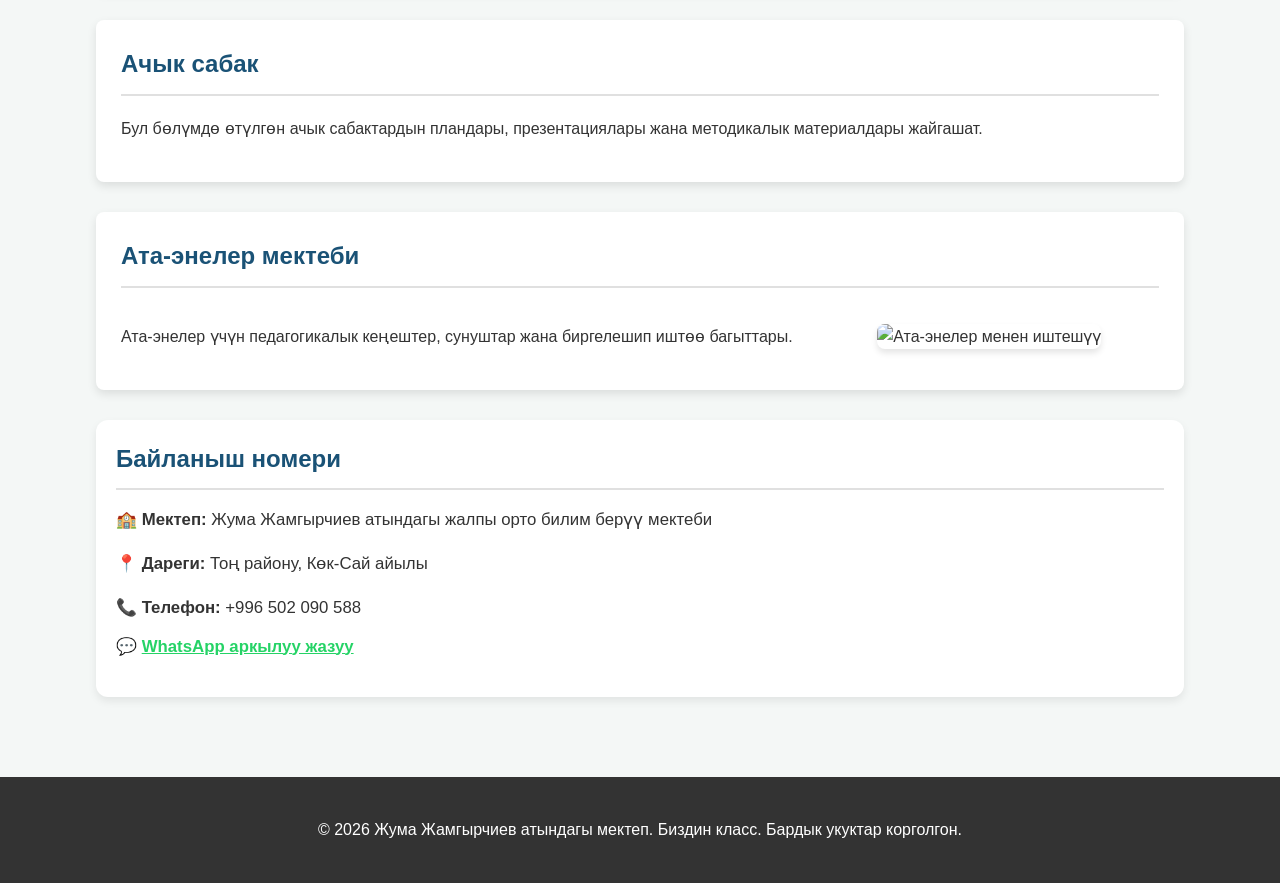
==== commit 703b1898: "Add files via upload" ====
--- a/index.html
+++ b/index.html
@@ -1,499 +1,449 @@
-
-        .contact-item {
-            mar<!DOCTYPE html>
+<!DOCTYPE html>
 <html lang="ky">
 <head>
     <meta charset="UTF-8">
     <meta name="viewport" content="width=device-width, initial-scale=1.0">
-    <title>Биздин класс жана Мугалим сайты</title>
+    <title>Биздин класс - Нарынбек Сартаев</title>
     <style>
-        * {
-            box-sizing: border-box;
+        /* НЕГИЗГИ СТИЛДЕР */
+        body {
+            font-family: 'Segoe UI', Tahoma, Geneva, Verdana, sans-serif;
             margin: 0;
             padding: 0;
-            font-family: 'Segoe UI', Tahoma, Geneva, Verdana, sans-serif;
-        }
-
-        body {
             background-color: #f4f7f6;
             color: #333;
             line-height: 1.6;
         }
 
+        .container {
+            width: 85%;
+            max-width: 1100px;
+            margin: 0 auto;
+            padding: 20px;
+        }
+header h1 {
+            color: #ffeb3b; /* Бул ачык сары түс. Кааласаңыз башка түскө өзгөртсө болот */
+        }
+        /* ЖОГОРКУ МЕНЮ (ХЕДЕР) */
         header {
-            background-color: #1a5276;
+            background-color: #1a5276; /* Кочкул көк түс */
             color: white;
-            padding: 1rem 0;
-            position: sticky;
-            top: 0;
-            z-index: 1000;
-            box-shadow: 0 2px 5px rgba(0,0,0,0.2);
-        }
-
-        .header-container {
-            width: 90%;
-            max-width: 1200px;
-            margin: auto;
-            display: flex;
-            justify-content: space-between;
-            align-items: center;
-            flex-wrap: wrap;
-        }
-
-        .logo {
-            font-size: 1.5rem;
-            font-weight: bold;
-        }
-
-        nav ul {
-            display: flex;
-            list-style: none;
-            flex-wrap: wrap;
-        }
-
-        nav ul li {
-            margin: 5px 10px;
-        }
-
-        nav ul li a {
+            padding: 20px 0;
+            text-align: center;
+            border-bottom: 4px solid #f39c12; /* Саргыч сызык */
+        }
+
+        header h1 {
+            margin: 0;
+            font-size: 2.5em;
+        }
+
+        nav {
+            margin-top: 15px;
+        }
+
+        nav a {
             color: white;
             text-decoration: none;
-            font-weight: 500;
-            padding: 6px 12px;
-            border-radius: 4px;
-            transition: background 0.3s;
-        }
-
-        nav ul li a:hover {
-            background-color: #2980b9;
-        }
-
-        container {
-            width: 90%;
-            max-width: 1200px;
-            margin: 20px auto;
-            display: block;
-        }
-
+            margin: 0 10px;
+            font-weight: bold;
+            font-size: 1.1em;
+            transition: color 0.3s;
+        }
+
+        nav a:hover {
+            color: #f39c12; /* Чычканды алып барганда саргыч болот */
+        }
+
+        /* СЕКЦИЯЛАР (БӨЛҮМДӨР) */
         section {
             background: white;
+            margin-bottom: 30px;
             padding: 25px;
-            margin-bottom: 25px;
             border-radius: 8px;
-            box-shadow: 0 2px 8px rgba(0,0,0,0.05);
-        }
-
-        h2 {
+            box-shadow: 0 4px 10px rgba(0,0,0,0.1); /* Жумшак көлөкө */
+        }
+
+        section h2 {
             color: #1a5276;
-            border-bottom: 2px solid #2980b9;
-            padding-bottom: 8px;
-            margin-bottom: 15px;
-        }
-
-        /* Мугалим блогунун жайгашуусу */
-        .teacher-profile {
+            border-bottom: 2px solid #e0e0e0;
+            padding-bottom: 10px;
+            margin-top: 0;
+        }
+
+        /* МУГАЛИМ ЖӨНҮНДӨ БӨЛҮМҮ */
+        .teacher-content {
             display: flex;
             gap: 25px;
             align-items: flex-start;
-            flex-wrap: wrap;
-        }
-
-        .teacher-img-box {
-            flex: 0 0 220px;
-            text-align: center;
-            margin: 0 auto;
-        }
-
-        .teacher-img {
-            width: 220px;
-            height: 280px;
-            object-fit: cover;
-            border-radius: 12px;
-            border: 3px solid #1a5276;
-            box-shadow: 0 4px 10px rgba(0,0,0,0.15);
-        }
-
-        .teacher-info {
-            flex: 1;
-            min-width: 280px;
-        }
-
-        .teacher-info h3 {
+        }
+
+        .teacher-photo {
+            width: 200px;
+            height: auto;
+            border-radius: 8px;
+            box-shadow: 0 4px 8px rgba(0,0,0,0.15);
+        }
+
+        .teacher-details h3 {
+            margin-top: 0;
             color: #1a5276;
-            margin-bottom: 12px;
-            font-size: 1.5rem;
-        }
-
-        .teacher-info p {
-            margin-bottom: 10px;
-        }
-
-        /* Класс бөлүмүнүн стилдери */
+        }
+
+        .teacher-details p {
+            margin: 8px 0;
+        }
+
+        /* БИЗДИН КЛАСС - УРААН БЛОГУ */
         .motto-box {
-            background-color: #eaf2f8;
+            background-color: #eef6fc;
+            border-left: 5px solid #f39c12;
             padding: 15px;
-            border-left: 5px solid #1a5276;
+            margin: 15px 0;
+            font-style: italic;
             border-radius: 4px;
-            margin-bottom: 20px;
-        }
-
-        .class-features {
+        }
+
+        /* ЧЫГАРМАЧЫЛЫК ЖАНА БЛОКТОР (ГРИД) */
+        .features-grid {
             display: flex;
-            gap: 15px;
-            flex-wrap: wrap;
-            margin-top: 15px;
+            gap: 20px;
+            margin-top: 20px;
         }
 
         .feature-card {
             flex: 1;
-            min-width: 200px;
-            background: #fafafa;
-            border: 1px solid #ddd;
+            background-color: #fdfdfd;
+            border: 1px solid #e0e0e0;
             padding: 15px;
             border-radius: 8px;
             text-align: center;
-        }
-
-        /* Китеп карталарынын стили */
-        .book-card {
-            background: #fafafa;
-            border: 1px solid #ddd;
-            padding: 15px;
+            transition: transform 0.3s, box-shadow 0.3s;
+        }
+
+        .feature-card:hover {
+            transform: translateY(-5px); /* Өйдө көтөрүлөт */
+            box-shadow: 0 6px 12px rgba(0,0,0,0.15);
+        }
+
+        .feature-card h4 {
+            color: #1a5276;
+            margin-top: 0;
+        }
+
+        /* АЧЫК САБАК ЖАНА АТА-ЭНЕЛЕР МЕКТЕБИ (СҮРӨТТӨР МЕНЕН) */
+        .special-content {
+            display: flex;
+            gap: 20px;
+            align-items: center;
+        }
+
+        .special-text {
+            flex: 2;
+        }
+
+        .special-image {
+            flex: 1;
+            text-align: center;
+        }
+
+        .special-image img {
             border-radius: 8px;
-            margin-top: 15px;
-            display: flex;
-            justify-content: space-between;
-            align-items: center;
-            flex-wrap: wrap;
-            gap: 10px;
-        }
-
-        .book-btn {
-            background-color: #27ae60;
-            color: white;
-            padding: 8px 15px;
-            text-decoration: none;
-            border-radius: 5px;
-            font-weight: bold;
-            font-size: 0.9rem;
-            transition: background 0.3s;
-        }
-
-        .book-btn:hover {
-            background-color: #219150;
-        }
-
-        /* Байланыш картасынын стили */
-        .contact-card {
-            background: #f9f9f9;
-            border: 1px solid #e0e0e0;
-            padding: 20px;
-            border-radius: 8px;
-            margin-top: 10px;
-        }
-gin-bottom: 12px;
-            font-size: 1rem;
-        }
-
-        .whatsapp-btn {
-            display: inline-block;
-            background-color: #25d366;
-            color: white;
-            padding: 10px 18px;
-            text-decoration: none;
-            border-radius: 6px;
-            font-weight: bold;
-            margin-top: 10px;
-            transition: background 0.3s;
-        }
-
-        .whatsapp-btn:hover {
-            background-color: #1ebd56;
-        }
-
+            max-width: 100%;
+            height: auto;
+            box-shadow: 0 4px 6px rgba(0,0,0,0.1);
+        }
+
+        /* ФУТЕР (ТӨМӨНКҮ БӨЛҮК) */
         footer {
-            background-color: #1a5276;
+            background-color: #333;
             color: white;
             text-align: center;
-            padding: 15px 0;
+            padding: 20px 0;
             margin-top: 30px;
+        }
+
+        footer p {
+            margin: 0;
         }
     </style>
 </head>
 <body>
 
+    <!-- ХЕДЕР: Сайттын аталышы жана меню -->
     <header>
-        <div class="header-container">
-            <div class="logo">Биздин класс</div>
+        <div class="container">
+            <h1>Биздин класс</h1>
             <nav>
-                <ul>
-                    <li><a href="#home">Башкы бет</a></li>
-                    <li><a href="#teacher">Мугалим жөнүндө</a></li>
-                    <li><a href="#class">Биздин класс</a></li>
-                    <li><a href="#students">Окуучулар</a></li>
-                    <li><a href="#books">Китептер</a></li>
-                    <li><a href="#videos">Видеолор</a></li>
-                    <li><a href="#photos">Сүрөттөр</a></li>
-                    <li><a href="#contact">Байланыш</a></li>
-                </ul>
+                <a href="#main">Башкы бет</a>
+                <a href="#about">Мугалим жөнүндө</a>
+                <a href="#class">Биздин класс</a>
+                <a href="#students">Окуучулар</a>
+                <a href="#videos">Видеолор</a>
+                <a href="#open-lesson">Ачык сабактар</a>
+                <a href="#parents">Ата-энелер мектеби</a>
+                <a href="#contact">Байланыш номери</a>
             </nav>
         </div>
     </header>
 
-    <container>
-        <!-- Башкы бет -->
-        <section id="home">
-            <h2>Башкы бет</h2>
+    <div class="container">
+
+        <!-- 1. БАШКЫ БЕТ -->
+        <section id="main">
+            <h2>Кош келиңиздер!</h2>
             <p>Жума Жамгырчиев атындагы жалпы орто билим берүү мектебинин «Биздин класс» веб-сайтына кош келиңиздер! Бул жерден биздин классыбыздын турмушу, китептерибиз жана жетишкендиктерибиз тууралуу толук маалымат ала аласыз.</p>
         </section>
 
-        <!-- Мугалим жөнүндө бөлүмү -->
-        <section id="teacher">
+        <!-- 2. МУГАЛИМ ЖӨНҮНДӨ -->
+        <section id="about">
             <h2>Мугалим жөнүндө</h2>
-            <div class="teacher-profile">
-                <div class="teacher-img-box">
-                    <img src="narynbek.jpg" alt="Сартаев Нарынбек Талапбекович" class="teacher-img">
-                </div>
-                
-                <div class="teacher-info">
+            <div class="teacher-content">
+                <img src="narynbek.jpg" alt="Сартаев Нарынбек Талапбекович" class="teacher-photo">
+                <div class="teacher-details">
                     <h3>Сартаев Нарынбек Талапбекович</h3>
                     <p><strong>Кесиби:</strong> Башталгыч класстардын мугалими</p>
                     <p><strong>Педагогикалык стажы:</strong> 2015-жылдан бери (11 жылдан ашык)</p>
-                    <p><strong>Кыскача маалымат:</strong><br>
-                    Окуучуларга сапаттуу билим жана адеп-ахлактык тарбия берүүдө заманбап педагогикалык усулдарды жана санариптик технологияларды кеңири колдоном. Ар бир окуучунун жеке өзгөчөлүгүн эске алып, алардын логикалык ой жүгүртүүсүн жана чыгармачылык жөндөмүн өстүрүүгө өзгөчө көңүл бурам.</p>
-                    <p><strong>Педагогикалык кредо:</strong> <em>«Ар бир бала — өзүнчө бир дүйнө, ага туура жол табуу — мугалимдин эң чоң чеберчилиги жана жоопкерчилиги.»</em></p>
+                    <p><strong>Кыскача маалымат:</strong> Окуучуларга сапаттуу билим жана адеп-ахлактык тарбия берүүдө заманбап педагогикалык усулдарды жана санариптик технологияларды кеңири колдоном. Ар бир окуучунун жеке өзгөчөлүгүн эске алып, алардын логикалык ой жүгүртүүсүн жана чыгармачылык жөндөмүн өстүрүүгө өзгөчө көңүл бурам.</p>
+                    <p><strong>Педагогикалык кредо:</strong> «Ар бир бала — өзүнчө бир дүйнө, ага туура жол табуу — мугалимдин эң чоң чеберчилиги жана жоопкерчилиги.»</p>
                 </div>
             </div>
         </section>
 
-        <!-- Биздин класс -->
+        <!-- 3. БИЗДИН КЛАСС -->
         <section id="class">
             <h2>Биздин класс</h2>
+            <div class="motto-box">
+                <strong>Биздин ураан:</strong><br>
+                «Билим — биздин куралыбыз, ынтымак — биздин туубуз!»
+            </div>
+            <p>Биздин класс — билимге умтулган, бири-бирин колдогон, жигердүү жана ынтымактуу окуучулардан турган чакан үй-бүлө.</p>
             
-            <div class="motto-box">
-                <h3 style="color: #1a5276; margin-bottom: 5px;">Биздин ураан:</h3>
-                <p style="font-style: italic; font-size: 1.1rem; color: #2c3e50;">
-                    «Билим — биздин куралыбыз, ынтымак — биздин туубуз!»
-                </p>
+            <div class="features-grid">
+                <div class="feature-card">
+                    <h4>Ынтымак жана Достук</h4>
+                    <p>Ар бир окуучу бири-бирине жардам берип, биримдикте билим алат.</p>
+                </div>
+                <div class="feature-card">
+                    <h4>Чыгармачылык</h4>
+                    <p>Сүрөт тартуу, ырдоо жана түрдүү мектептик иш-чараларга жигердүү катышабыз.</p>
+                </div>
+                <div class="feature-card">
+                    <h4>Санариптик сабаттуулук</h4>
+                    <p>Заманбап интерактивдүү технологияларды колдонуу менен сабактарды кызыктуу өтөбүз.</p>
+                </div>
             </div>
-
-            <p style="margin-bottom: 15px;">
-                Биздин класс — билимге умтулган, бири-бирин колдогон, жигердүү жана ынтымактуу окуучулардан турган чакан үй-бүлө.
-            </p>
-
-            <div class="class-features">
-                <div class="feature-card">
-                    <h4 style="color: #2980b9;">Ынтымак жана Достук</h4>
-                    <p style="font-size: 0.95rem; margin-top: 5px;">Ар бир окуучу бири-бирине жардам берип, биримдикте билим алат.</p>
-                </div>
-                <div class="feature-card">
-                    <h4 style="color: #2980b9;">Чыгармачылык</h4>
-                    <p style="font-size: 0.95rem; margin-top: 5px;">Сүрөт тартуу, ырдоо жана түрдүү мектептик иш-чараларга жигердүү катышабыз.</p>
-                </div>
-                <div class="feature-card">
-                    <h4 style="color: #2980b9;">Санариптик сабаттуулук</h4>
-                    <p style="font-size: 0.95rem; margin-top: 5px;">Заманбап интерактивдүү технологияларды колдонуу менен сабактарды кызыктуу өтөбүз.</p>
-                </div>
-            </div>
-        </section>
-
-        <!-- Окуучулар -->
+        </section>
+
+        <!-- 4. ОКУУЧУЛАР -->
         <section id="students">
-            <h2>Окуучулар</h2>
-            <p style="margin-bottom: 15px;">Биздин класста билим алып жаткан окуучулардын тизмеси:</p>
-
-            <!-- Статистика -->
-            <div style="display: flex; gap: 15px; margin-bottom: 20px; flex-wrap: wrap;">
-                <div style="background: #eaf2f8; padding: 12px 20px; border-radius: 8px; flex: 1; min-width: 150px; text-align: center; border-left: 4px solid #1a5276;">
-                    <div style="color: #555; font-size: 0.9rem;">Жалпы окуучулар</div>
-                    <strong style="color: #1a5276; font-size: 1.4rem;">19</strong>
-                </div>
-                <div style="background: #eaf2f8; padding: 12px 20px; border-radius: 8px; flex: 1; min-width: 150px; text-align: center; border-left: 4px solid #2980b9;">
-                    <div style="color: #555; font-size: 0.9rem;">Балдар</div>
-                    <strong style="color: #2980b9; font-size: 1.4rem;">7</strong>
-                </div>
-                <div style="background: #eaf2f8; padding: 12px 20px; border-radius: 8px; flex: 1; min-width: 150px; text-align: center; border-left: 4px solid #e74c3c;">
-                    <div style="color: #555; font-size: 0.9rem;">Кыздар</div>
-                    <strong style="color: #e74c3c; font-size: 1.4rem;">12</strong>
-                </div>
-            </div>
-
-            <!-- Таблица -->
+            <h2>Окуучулардын тизмеси</h2>
+            <p style="font-size: 1.1em; font-weight: 500; color: #2c3e50; margin-bottom: 15px;">3-класста 12 кыз 7 бала билим алат.</p>
             <div style="overflow-x: auto;">
-                <table style="width: 100%; border-collapse: collapse; margin-top: 10px; font-size: 0.95rem;">
+                <table style="width: 100%; border-collapse: collapse; background-color: #ffffff; border-radius: 8px; overflow: hidden; box-shadow: 0 4px 6px rgba(0,0,0,0.1); margin-top: 15px;">
                     <thead>
-                        <tr style="background-color: #1a5276; color: white;">
-                            <th style="padding: 10px; border: 1px solid #ddd; width: 50px; text-align: center;">№</th>
-                            <th style="padding: 10px; border: 1px solid #ddd; text-align: left;">Окуучунун аты-жөнү</th>
-                            <th style="padding: 10px; border: 1px solid #ddd; text-align: center; width: 160px;">Туулган күнү</th>
+                        <tr style="background-color: #1a5276; color: #ffffff; text-align: left;">
+                            <th style="padding: 12px; border: 1px solid #ddd;">№</th>
+                            <th style="padding: 12px; border: 1px solid #ddd;">Окуучунун аты-жөнү</th>
+                            <th style="padding: 12px; border: 1px solid #ddd;">Туулган күнү</th>
+                            <th style="padding: 12px; border: 1px solid #ddd;">Ата-энесинин аты-жөнү</th>
+                            <th style="padding: 12px; border: 1px solid #ddd;">Байланыш телефону</th>
                         </tr>
                     </thead>
                     <tbody>
-                        <tr>
-                            <td style="padding: 8px; border: 1px solid #ddd; text-align: center;">1</td>
-                            <td style="padding: 8px; border: 1px solid #ddd;">Алыбеков Азамат Хамзатович</td>
-                            <td style="padding: 8px; border: 1px solid #ddd; text-align: center;">22.09.2017</td>
-                        </tr>
-                        <tr style="background-color: #f9f9f9;">
-                            <td style="padding: 8px; border: 1px solid #ddd; text-align: center;">2</td>
-                            <td style="padding: 8px; border: 1px solid #ddd;">Байсыматова Айназик Табылдыевна</td>
-                            <td style="padding: 8px; border: 1px solid #ddd; text-align: center;">26.07.2017</td>
-                        </tr>
-                        <tr>
-                            <td style="padding: 8px; border: 1px solid #ddd; text-align: center;">3</td>
-                            <td style="padding: 8px; border: 1px solid #ddd;">Бакытова Уулжан Бакытовна</td>
-                            <td style="padding: 8px; border: 1px solid #ddd; text-align: center;">13.01.2017</td>
-                        </tr>
-                        <tr style="background-color: #f9f9f9;">
-                            <td style="padding: 8px; border: 1px solid #ddd; text-align: center;">4</td>
-                            <td style="padding: 8px; border: 1px solid #ddd;">Догдурбаев Мухаммед Али Акжолтоевич</td>
-                            <td style="padding: 8px; border: 1px solid #ddd; text-align: center;">17.08.2017</td>
-                        </tr>
-                        <tr>
-                            <td style="padding: 8px; border: 1px solid #ddd; text-align: center;">5</td>
-                            <td style="padding: 8px; border: 1px solid #ddd;">Доктурбекова Раяна Акыйкатовна</td>
-                            <td style="padding: 8px; border: 1px solid #ddd; text-align: center;">17.06.2017</td>
-                        </tr>
-                        <tr style="background-color: #f9f9f9;">
-                            <td style="padding: 8px; border: 1px solid #ddd; text-align: center;">6</td>
-                            <td style="padding: 8px; border: 1px solid #ddd;">Жапарбекова Таңсулуу Каныбековна</td>
-                            <td style="padding: 8px; border: 1px solid #ddd; text-align: center;">29.12.2017</td>
-                        </tr>
-                        <tr>
-                            <td style="padding: 8px; border: 1px solid #ddd; text-align: center;">7</td>
-                            <td style="padding: 8px; border: 1px solid #ddd;">Жеңишбекова Назбийке Кубатовна</td>
-                            <td style="padding: 8px; border: 1px solid #ddd; text-align: center;">28.08.2017</td>
-                        </tr>
-                        <tr style="background-color: #f9f9f9;">
-                            <td style="padding: 8px; border: 1px solid #ddd; text-align: center;">8</td>
-                            <td style="padding: 8px; border: 1px solid #ddd;">Ильязов Нургелди Кубандыкович</td>
-                            <td style="padding: 8px; border: 1px solid #ddd; text-align: center;">16.01.2018</td>
-                        </tr>
-                        <tr>
-                            <td style="padding: 8px; border: 1px solid #ddd; text-align: center;">9</td>
-                            <td style="padding: 8px; border: 1px solid #ddd;">Кубатова Авигея Айбековна</td>
-                            <td style="padding: 8px; border: 1px solid #ddd; text-align: center;">31.05.2016</td>
-                        </tr>
-                        <tr style="background-color: #f9f9f9;">
-                            <td style="padding: 8px; border: 1px solid #ddd; text-align: center;">10</td>
-                            <td style="padding: 8px; border: 1px solid #ddd;">Осмонкулова Сумаида Азаматовна</td>
-                            <td style="padding: 8px; border: 1px solid #ddd; text-align: center;">04.04.2017</td>
-                        </tr>
-                        <tr>
-                            <td style="padding: 8px; border: 1px solid #ddd; text-align: center;">11</td>
-                            <td style="padding: 8px; border: 1px solid #ddd;">Осмонова Адила Жылдызбековна</td>
-                            <td style="padding: 8px; border: 1px solid #ddd; text-align: center;">21.11.2016</td>
-                        </tr>
-                        <tr style="background-color: #f9f9f9;">
-                            <td style="padding: 8px; border: 1px solid #ddd; text-align: center;">12</td>
-                            <td style="padding: 8px; border: 1px solid #ddd;">Садырбекова Нурдаана Кубанычовна</td>
-                            <td style="padding: 8px; border: 1px solid #ddd; text-align: center;">14.11.2017</td>
-                        </tr>
-                        <tr>
-                            <td style="padding: 8px; border: 1px solid #ddd; text-align: center;">13</td>
-                            <td style="padding: 8px; border: 1px solid #ddd;">Саякбаева Элина Саякбаевна</td>
-                            <td style="padding: 8px; border: 1px solid #ddd; text-align: center;">14.07.2018</td>
-                        </tr>
-                        <tr style="background-color: #f9f9f9;">
-                            <td style="padding: 8px; border: 1px solid #ddd; text-align: center;">14</td>
-                            <td style="padding: 8px; border: 1px solid #ddd;">Сырдыбаев Нуржигит Мирбекович</td>
-                            <td style="padding: 8px; border: 1px solid #ddd; text-align: center;">09.02.2017</td>
-                        </tr>
-                        <tr>
-                            <td style="padding: 8px; border: 1px solid #ddd; text-align: center;">15</td>
-                            <td style="padding: 8px; border: 1px solid #ddd;">Таалайбеков Байаман Нурсултанович</td>
-                            <td style="padding: 8px; border: 1px solid #ddd; text-align: center;">25.10.2017</td>
-                        </tr>
-                        <tr style="background-color: #f9f9f9;">
-                            <td style="padding: 8px; border: 1px solid #ddd; text-align: center;">16</td>
-                            <td style="padding: 8px; border: 1px solid #ddd;">Таштанбекова Кален Амантуровна</td>
-                            <td style="padding: 8px; border: 1px solid #ddd; text-align: center;">19.08.2017</td>
-                        </tr>
-                        <tr>
-                            <td style="padding: 8px; border: 1px solid #ddd; text-align: center;">17</td>
-                            <td style="padding: 8px; border: 1px solid #ddd;">Туратбеков Кудайберди Уланович</td>
-                            <td style="padding: 8px; border: 1px solid #ddd; text-align: center;">15.07.2017</td>
-                        </tr>
-                        <tr style="background-color: #f9f9f9;">
-                            <td style="padding: 8px; border: 1px solid #ddd; text-align: center;">18</td>
-                            <td style="padding: 8px; border: 1px solid #ddd;">Турусбекова Айсулуу Адисовна</td>
-                            <td style="padding: 8px; border: 1px solid #ddd; text-align: center;">25.03.2017</td>
-                        </tr>
-                        <tr>
-                            <td style="padding: 8px; border: 1px solid #ddd; text-align: center;">19</td>
-                            <td style="padding: 8px; border: 1px solid #ddd;">Эсенбеков Байбол Эсенбекович</td>
-                            <td style="padding: 8px; border: 1px solid #ddd; text-align: center;">17.10.2016</td>
+                        <tr style="border-bottom: 1px solid #eee;">
+                            <td style="padding: 10px; border: 1px solid #ddd; text-align: center;">1</td>
+                            <td style="padding: 10px; border: 1px solid #ddd; font-weight: bold;">Алыбеков Азамат Хамзатович</td>
+                            <td style="padding: 10px; border: 1px solid #ddd;">22.09.2017</td>
+                            <td style="padding: 10px; border: 1px solid #ddd;">Байыш к Мээрим<br>Алыбек у Хамзат</td>
+                            <td style="padding: 10px; border: 1px solid #ddd;">0502052102</td>
+                        </tr>
+                        <tr style="background-color: #f9f9f9; border-bottom: 1px solid #eee;">
+                            <td style="padding: 10px; border: 1px solid #ddd; text-align: center;">2</td>
+                            <td style="padding: 10px; border: 1px solid #ddd; font-weight: bold;">Байсыматова Айназик Табылдыевна</td>
+                            <td style="padding: 10px; border: 1px solid #ddd;">26.07.2017</td>
+                            <td style="padding: 10px; border: 1px solid #ddd;">Өскөнбаев Табылды<br>Солтобек к Гулнара</td>
+                            <td style="padding: 10px; border: 1px solid #ddd;">0703571548</td>
+                        </tr>
+                        <tr style="border-bottom: 1px solid #eee;">
+                            <td style="padding: 10px; border: 1px solid #ddd; text-align: center;">3</td>
+                            <td style="padding: 10px; border: 1px solid #ddd; font-weight: bold;">Бакытова Уулжан Бакытовна</td>
+                            <td style="padding: 10px; border: 1px solid #ddd;">13.01.2017</td>
+                            <td style="padding: 10px; border: 1px solid #ddd;">Үмөталиев Бакыт<br>Термечикова Жылдыз</td>
+                            <td style="padding: 10px; border: 1px solid #ddd;">0709425449</td>
+                        </tr>
+                        <tr style="background-color: #f9f9f9; border-bottom: 1px solid #eee;">
+                            <td style="padding: 10px; border: 1px solid #ddd; text-align: center;">4</td>
+                            <td style="padding: 10px; border: 1px solid #ddd; font-weight: bold;">Догдурбаев Мухаммед Али Акжолтоевич</td>
+                            <td style="padding: 10px; border: 1px solid #ddd;">17.08.2017</td>
+                            <td style="padding: 10px; border: 1px solid #ddd;">Тукаева Перизат<br>Догдурбаев Акжолтой</td>
+                            <td style="padding: 10px; border: 1px solid #ddd;">0705018406</td>
+                        </tr>
+                        <tr style="border-bottom: 1px solid #eee;">
+                            <td style="padding: 10px; border: 1px solid #ddd; text-align: center;">5</td>
+                            <td style="padding: 10px; border: 1px solid #ddd; font-weight: bold;">Доктурбекова Раяна Акыйкатовна</td>
+                            <td style="padding: 10px; border: 1px solid #ddd;">17.06.2017</td>
+                            <td style="padding: 10px; border: 1px solid #ddd;">Байсалов Акыйкат<br>Аблабекова Элнур</td>
+                            <td style="padding: 10px; border: 1px solid #ddd;">0700841533</td>
+                        </tr>
+                        <tr style="background-color: #f9f9f9; border-bottom: 1px solid #eee;">
+                            <td style="padding: 10px; border: 1px solid #ddd; text-align: center;">6</td>
+                            <td style="padding: 10px; border: 1px solid #ddd; font-weight: bold;">Жапарбекова Таңсулуу Каныбековна</td>
+                            <td style="padding: 10px; border: 1px solid #ddd;">29.12.2017</td>
+                            <td style="padding: 10px; border: 1px solid #ddd;">Исаева Наргиза<br>Жапарбек у Каныбек</td>
+                            <td style="padding: 10px; border: 1px solid #ddd;">0507839911</td>
+                        </tr>
+                        <tr style="border-bottom: 1px solid #eee;">
+                            <td style="padding: 10px; border: 1px solid #ddd; text-align: center;">7</td>
+                            <td style="padding: 10px; border: 1px solid #ddd; font-weight: bold;">Жеңишбекова Назбийке Кубатовна</td>
+                            <td style="padding: 10px; border: 1px solid #ddd;">28.08.2017</td>
+                            <td style="padding: 10px; border: 1px solid #ddd;">Осмонканова Назира</td>
+                            <td style="padding: 10px; border: 1px solid #ddd;">0505733383</td>
+                        </tr>
+                        <tr style="background-color: #f9f9f9; border-bottom: 1px solid #eee;">
+                            <td style="padding: 10px; border: 1px solid #ddd; text-align: center;">8</td>
+                            <td style="padding: 10px; border: 1px solid #ddd; font-weight: bold;">Ильязов Нургелди Кубандыкович</td>
+                            <td style="padding: 10px; border: 1px solid #ddd;">16.01.2018</td>
+                            <td style="padding: 10px; border: 1px solid #ddd;">Турусбек к Нургүл<br>Ильяз у Кубандык</td>
+                            <td style="padding: 10px; border: 1px solid #ddd;">0709497149</td>
+                        </tr>
+                        <tr style="border-bottom: 1px solid #eee;">
+                            <td style="padding: 10px; border: 1px solid #ddd; text-align: center;">9</td>
+                            <td style="padding: 10px; border: 1px solid #ddd; font-weight: bold;">Кубатова Авигея Айбековна</td>
+                            <td style="padding: 10px; border: 1px solid #ddd;">31.05.2016</td>
+                            <td style="padding: 10px; border: 1px solid #ddd;">Кубатов Айбек<br>Кенжекараева Жаркынай</td>
+                            <td style="padding: 10px; border: 1px solid #ddd;">0507296849</td>
+                        </tr>
+                        <tr style="background-color: #f9f9f9; border-bottom: 1px solid #eee;">
+                            <td style="padding: 10px; border: 1px solid #ddd; text-align: center;">10</td>
+                            <td style="padding: 10px; border: 1px solid #ddd; font-weight: bold;">Осмонкулова Сумаида Азаматовна</td>
+                            <td style="padding: 10px; border: 1px solid #ddd;">04.04.2017</td>
+                            <td style="padding: 10px; border: 1px solid #ddd;">Белеков Рысбек<br>Талапова Бактыгүл</td>
+                            <td style="padding: 10px; border: 1px solid #ddd;">0702455104</td>
+                        </tr>
+                        <tr style="border-bottom: 1px solid #eee;">
+                            <td style="padding: 10px; border: 1px solid #ddd; text-align: center;">11</td>
+                            <td style="padding: 10px; border: 1px solid #ddd; font-weight: bold;">Осмонова Адила Жылдызбековна</td>
+                            <td style="padding: 10px; border: 1px solid #ddd;">21.11.2016</td>
+                            <td style="padding: 10px; border: 1px solid #ddd;">Карасартов Жылдызбек<br>Чоңатаева Чолпон</td>
+                            <td style="padding: 10px; border: 1px solid #ddd;">0501268551</td>
+                        </tr>
+                        <tr style="background-color: #f9f9f9; border-bottom: 1px solid #eee;">
+                            <td style="padding: 10px; border: 1px solid #ddd; text-align: center;">12</td>
+                            <td style="padding: 10px; border: 1px solid #ddd; font-weight: bold;">Садырбекова Нурдаана Кубанычовна</td>
+                            <td style="padding: 10px; border: 1px solid #ddd;">14.11.2017</td>
+                            <td style="padding: 10px; border: 1px solid #ddd;">Жанышов Кубаныч<br>Аттокур к Жыпар</td>
+                            <td style="padding: 10px; border: 1px solid #ddd;">0709226682</td>
+                        </tr>
+                        <tr style="border-bottom: 1px solid #eee;">
+                            <td style="padding: 10px; border: 1px solid #ddd; text-align: center;">13</td>
+                            <td style="padding: 10px; border: 1px solid #ddd; font-weight: bold;">Саякбаева Элина Саякбаевна</td>
+                            <td style="padding: 10px; border: 1px solid #ddd;">14.07.2018</td>
+                            <td style="padding: 10px; border: 1px solid #ddd;">Бексултанов Саякбай<br>Осмонканова Назира</td>
+                            <td style="padding: 10px; border: 1px solid #ddd;">0505733383</td>
+                        </tr>
+                        <tr style="background-color: #f9f9f9; border-bottom: 1px solid #eee;">
+                            <td style="padding: 10px; border: 1px solid #ddd; text-align: center;">14</td>
+                            <td style="padding: 10px; border: 1px solid #ddd; font-weight: bold;">Сырдыбаев Нуржигит Мирбекович</td>
+                            <td style="padding: 10px; border: 1px solid #ddd;">09.02.2017</td>
+                            <td style="padding: 10px; border: 1px solid #ddd;">Байсейитов Мирбек<br>Талканова Венера</td>
+                            <td style="padding: 10px; border: 1px solid #ddd;">0501072779</td>
+                        </tr>
+                        <tr style="border-bottom: 1px solid #eee;">
+                            <td style="padding: 10px; border: 1px solid #ddd; text-align: center;">15</td>
+                            <td style="padding: 10px; border: 1px solid #ddd; font-weight: bold;">Таалайбеков Байаман Нурсултанович</td>
+                            <td style="padding: 10px; border: 1px solid #ddd;">25.10.2017</td>
+                            <td style="padding: 10px; border: 1px solid #ddd;">Бейшекеева Бегимай<br>Дердешов Нурсултан</td>
+                            <td style="padding: 10px; border: 1px solid #ddd;">0507193932</td>
+                        </tr>
+                        <tr style="background-color: #f9f9f9; border-bottom: 1px solid #eee;">
+                            <td style="padding: 10px; border: 1px solid #ddd; text-align: center;">16</td>
+                            <td style="padding: 10px; border: 1px solid #ddd; font-weight: bold;">Таштанбекова Кален Амантуровна</td>
+                            <td style="padding: 10px; border: 1px solid #ddd;">19.08.2017</td>
+                            <td style="padding: 10px; border: 1px solid #ddd;">Таштанбеков Амантур<br>Канатбек к Чүрөк</td>
+                            <td style="padding: 10px; border: 1px solid #ddd;">0501622662</td>
+                        </tr>
+                        <tr style="border-bottom: 1px solid #eee;">
+                            <td style="padding: 10px; border: 1px solid #ddd; text-align: center;">17</td>
+                            <td style="padding: 10px; border: 1px solid #ddd; font-weight: bold;">Туратбеков Кудайберди Уланович</td>
+                            <td style="padding: 10px; border: 1px solid #ddd;">15.07.2017</td>
+                            <td style="padding: 10px; border: 1px solid #ddd;">Жакыпбаев Улан<br>Жунушова Айсулуу</td>
+                            <td style="padding: 10px; border: 1px solid #ddd;">0706308186</td>
+                        </tr>
+                        <tr style="background-color: #f9f9f9; border-bottom: 1px solid #eee;">
+                            <td style="padding: 10px; border: 1px solid #ddd; text-align: center;">18</td>
+                            <td style="padding: 10px; border: 1px solid #ddd; font-weight: bold;">Турусбекова Айсулуу Адисовна</td>
+                            <td style="padding: 10px; border: 1px solid #ddd;">25.03.2017</td>
+                            <td style="padding: 10px; border: 1px solid #ddd;">Турусбек у Адис<br>Акматцияева Салтанат</td>
+                            <td style="padding: 10px; border: 1px solid #ddd;">0709112888</td>
+                        </tr>
+                        <tr style="border-bottom: 1px solid #eee;">
+                            <td style="padding: 10px; border: 1px solid #ddd; text-align: center;">19</td>
+                            <td style="padding: 10px; border: 1px solid #ddd; font-weight: bold;">Эсенбеков Байбол Эсенбекович</td>
+                            <td style="padding: 10px; border: 1px solid #ddd;">17.10.2016</td>
+                            <td style="padding: 10px; border: 1px solid #ddd;">Байбосунова Эдиса<br>Бакиров Эсенбек</td>
+                            <td style="padding: 10px; border: 1px solid #ddd;">0708321994</td>
                         </tr>
                     </tbody>
                 </table>
             </div>
         </section>
 
-        <!-- Электрондук Китептер -->
-        <section id="books">
-            <h2>Китептер</h2>
-            <p>3-класс үчүн электрондук окуу китептери (Google Drive):</p>
-
-            <!-- 1-китеп: Мекен таануу -->
-            <div class="book-card">
-                <div>
-                    <h3 style="color: #1a5276; font-size: 1.1rem;">3rd Grade: Social Studies</h3>
-                    <p style="font-size: 0.9rem; color: #666;">Мекен таануу электрондук китеби (PDF)</p>
-                </div>
-                <a href="https://clck.ru/3UpNto" target="_blank" class="book-btn">📖 Read Book</a>
-            </div>
-
-            <!-- 2-китеп: Математика -->
-            <div class="book-card">
-                <div>
-                    <h3 style="color: #1a5276; font-size: 1.1rem;">3rd Grade: Mathematics</h3>
-                    <p style="font-size: 0.9rem; color: #666;">Математика электрондук китеби (PDF)</p>
-                </div>
-                <a href="https://clck.ru/3UpNto" target="_blank" class="book-btn">📖 Read Book</a>
-            </div>
-        </section>
-
-        <!-- Видеолор -->
+        <!-- 5. ВИДЕОЛОР -->
         <section id="videos">
             <h2>Видеолор</h2>
-            <p>Класстык иш-чаралардан видеоматериалдар сабак башталганда кошулат.</p>
-        </section>
-
-        <!-- Сүрөттөр -->
-        <section id="photos">
-            <h2>Сүрөттөр</h2>
-            <p>Классыбыздын эстелик сүрөттөрү сабак башталганда кошулат.</p>
-        </section>
-
-        <!-- Байланыш маалыматы -->
-        <section id="contact">
-            <h2>Байланыш маалыматы</h2>
-            <div class="contact-card">
-                <div class="contact-item">
-                    <strong>🏫 Мектеп:</strong> Жума Жамгырчиев атындагы жалпы орто билим берүү мектеби
-                </div>
-                <div class="contact-item">
-                    <strong>📍 Дареги:</strong> Тоң району, Көк-Сай айылы
-                </div>
-                <div class="contact-item">
-                    <strong>📞 Телефон:</strong> +996 502 090 588
-                </div>
-                <div class="contact-item">
-                    <a href="https://wa.me/996502090588" target="_blank" class="whatsapp-btn">
-                        💬 WhatsApp аркылуу жазуу
-                    </a>
+            <p>Классыбыздын турмушунан, майрамдык иш-чаралардан жана кызыктуу сабактардан алынган видеолор.</p>
+        </section>
+
+        <!-- 6. АЧЫК САБАК (СҮРӨТ МЕНЕН) -->
+        <!-- 6. АЧЫК САБАК -->
+        <section id="open-lesson">
+            <h2>Ачык сабак</h2>
+            <p>Бул бөлүмдө өтүлгөн ачык сабактардын пландары, презентациялары жана методикалык материалдары жайгашат.</p>
+        </section>
+
+        <!-- 7. АТА-ЭНЕЛЕР МЕКТЕБИ (СҮРӨТ МЕНЕН) -->
+        <section id="parents">
+            <h2>Ата-энелер мектеби</h2>
+            <div class="special-content">
+                <div class="special-text">
+                    <p>Ата-энелер үчүн педагогикалык кеңештер, сунуштар жана биргелешип иштөө багыттары.</p>
+                </div>
+                <div class="special-image">
+                    <img src="surot3.jpg" alt="Ата-энелер менен иштешүү">
                 </div>
             </div>
-<section id="photos">
-    <h2>Сүрөттөр галереясы</h2>
-    <img src="sabak.jpg" alt="Сабак процесси" width="100%">
-</section>
-        </section>
-    </container>
-
+        </section>
+
+        <!-- 8. БАЙЛАНЫШ НОМЕРИ -->
+        <section id="contact" style="background-color: #ffffff; padding: 20px; border-radius: 12px; box-shadow: 0 4px 8px rgba(0,0,0,0.08); margin-top: 20px;">
+            <h2 style="color: #1a5276; margin-bottom: 15px;">Байланыш номери</h2>
+            
+            <p style="font-size: 1.05em; margin-bottom: 10px;">
+                🏫 <strong>Мектеп:</strong> Жума Жамгырчиев атындагы жалпы орто билим берүү мектеби
+            </p>
+            
+            <p style="font-size: 1.05em; margin-bottom: 10px;">
+                📍 <strong>Дареги:</strong> Тоң району, Көк-Сай айылы
+            </p>
+            
+            <p style="font-size: 1.05em; margin-bottom: 10px;">
+                📞 <strong>Телефон:</strong> <a href="tel:+996502090588" style="color: #333; text-decoration: none;">+996 502 090 588</a>
+            </p>
+            
+            <p style="font-size: 1.05em; margin-top: 12px;">
+                💬 <a href="https://wa.me/996502090588" target="_blank" style="color: #25D366; font-weight: bold; text-decoration: underline;">WhatsApp аркылуу жазуу</a>
+            </p>
+        </section>
+
+    </div>
+
+    <!-- ТОМӨНКҮ БӨЛҮК (ФУТЕР) -->
     <footer>
-        <p>&copy; 2026 Жума Жамгырчиев атындагы мектеп. Биздин класс. Бардык укуктар корголгон.</p>
+        <div class="container">
+            <p>&copy; 2026 Жума Жамгырчиев атындагы мектеп. Биздин класс. Бардык укуктар корголгон.</p>
+        </div>
     </footer>
 
 </body>
-</html>
+</html>
